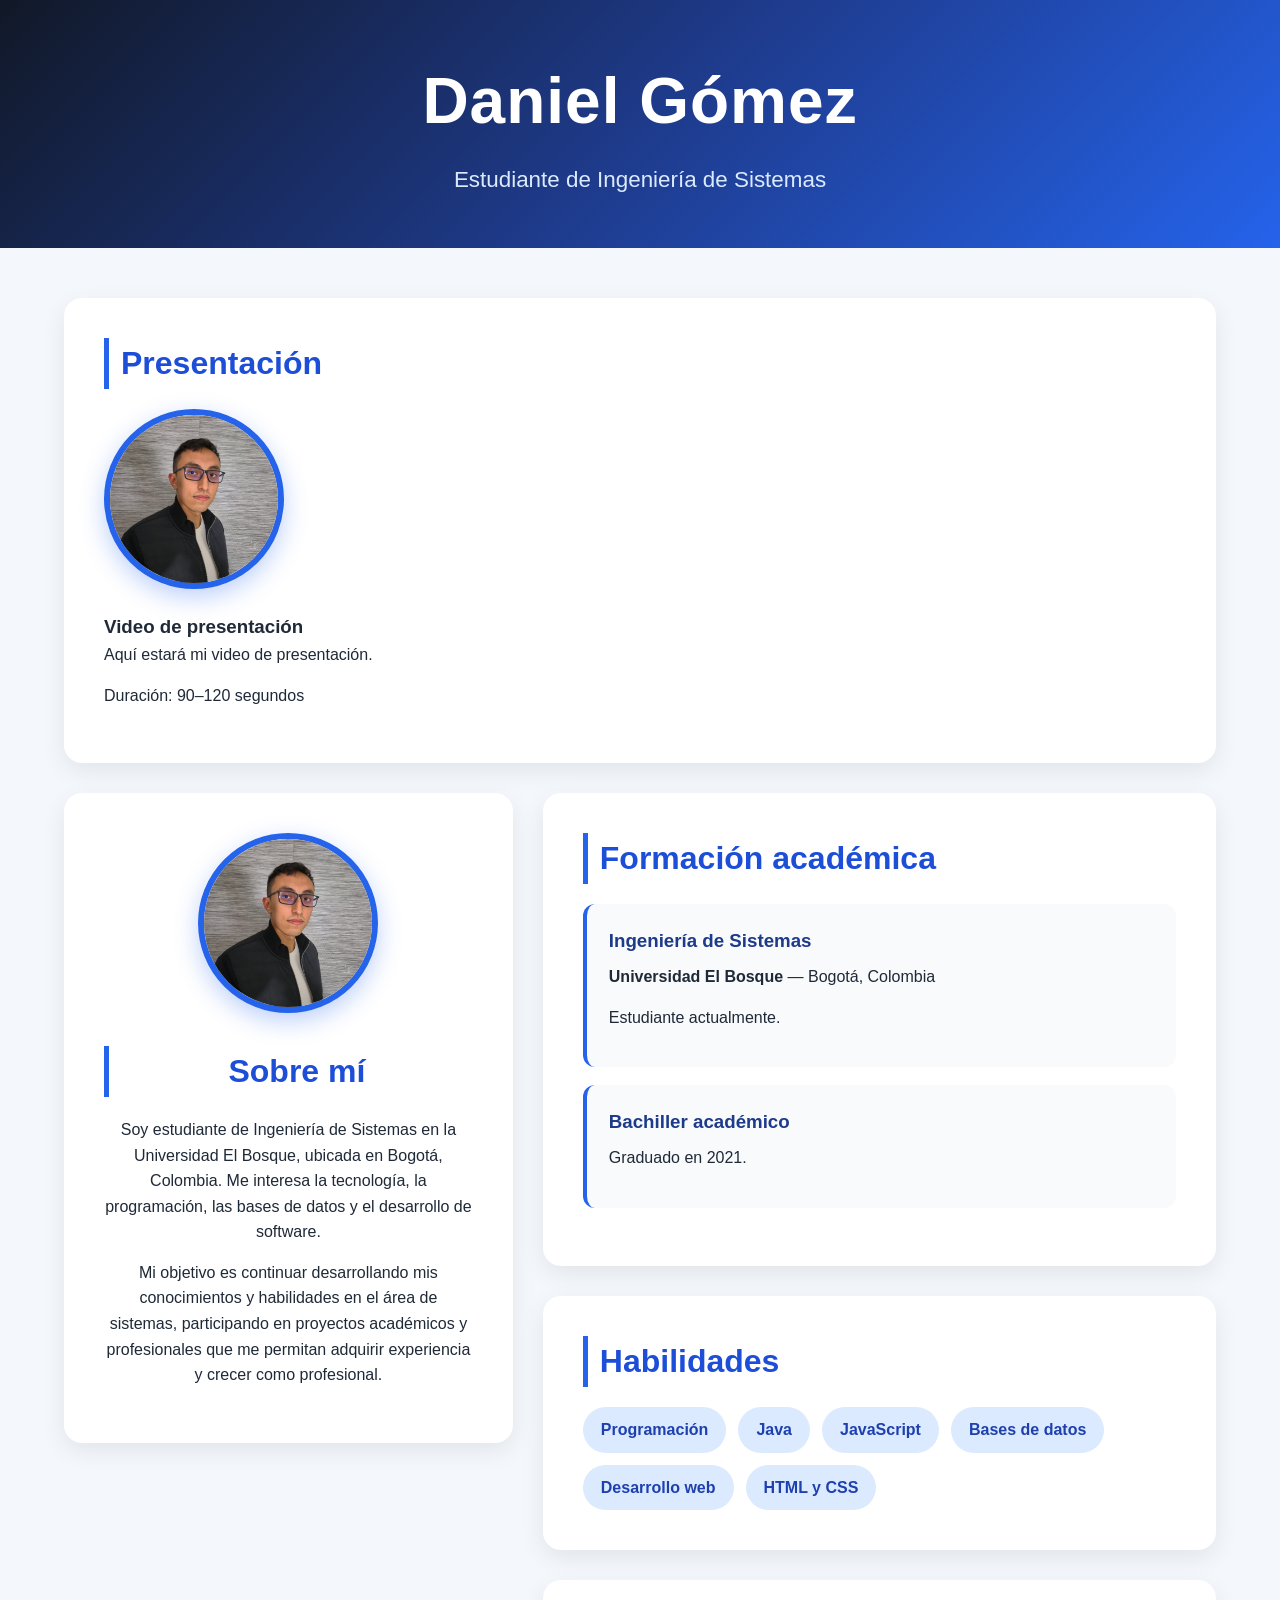
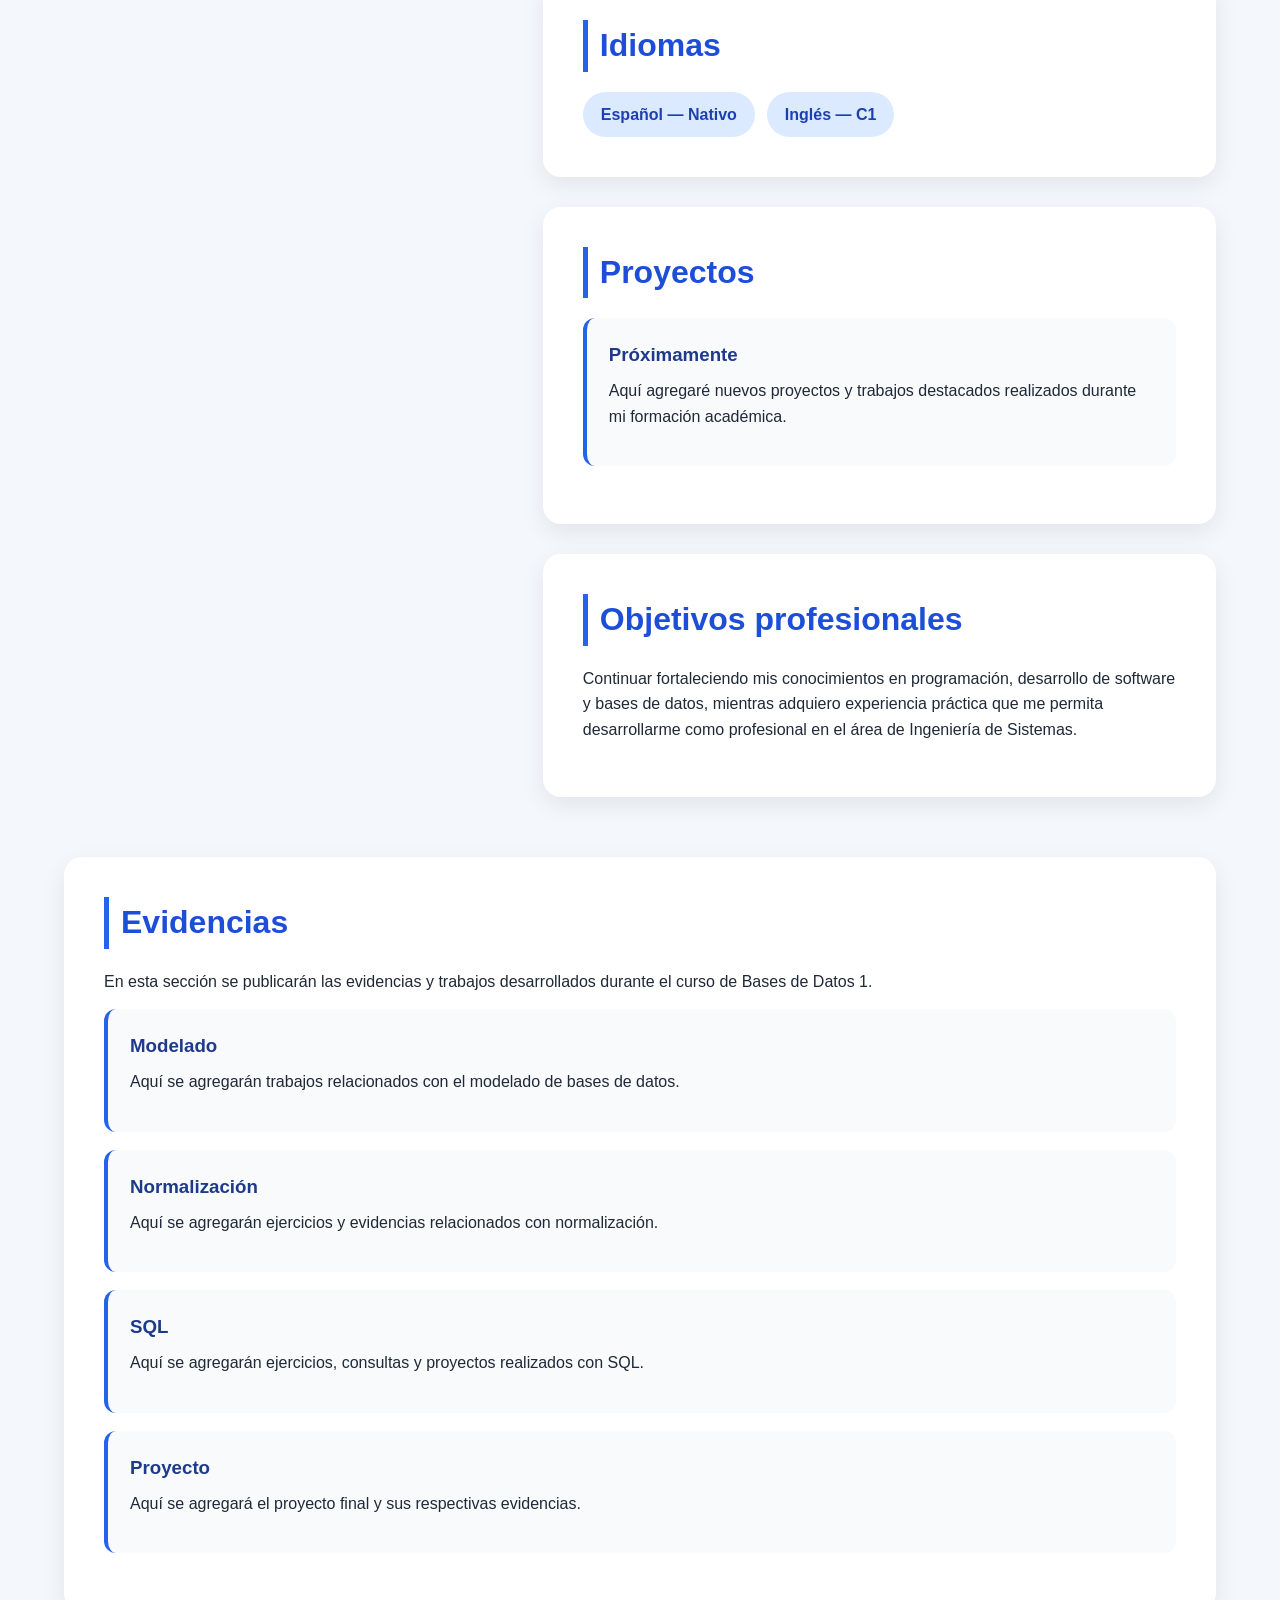
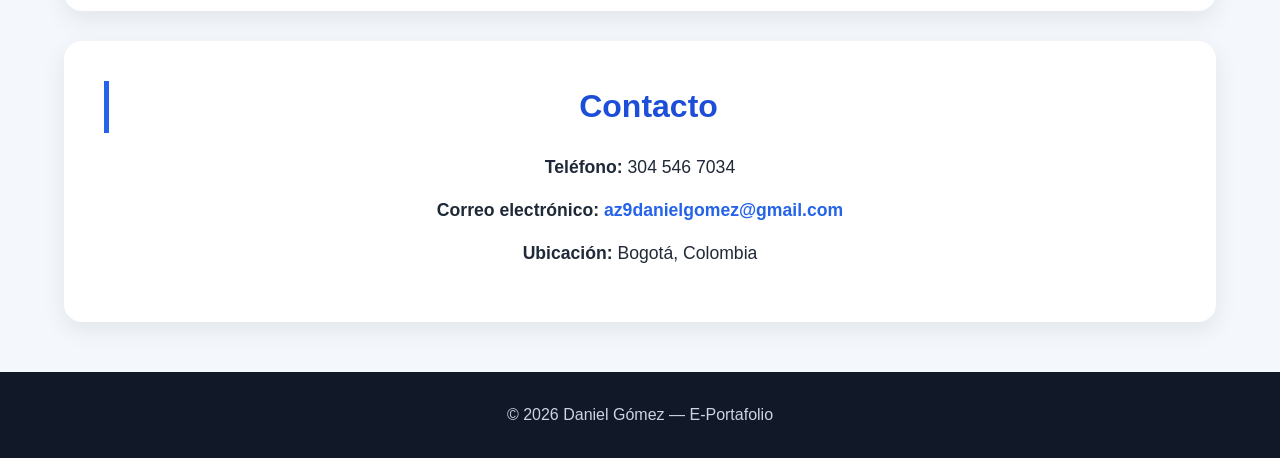
==== index.html @ 98f8750c "Update index.html" ====
<!DOCTYPE html>
<html lang="es">

<head>
    <meta charset="UTF-8">
    <meta name="viewport" content="width=device-width, initial-scale=1.0">

    <title>Daniel Gómez | E-Portafolio</title>

    <link rel="stylesheet" href="style.css">
</head>

<body>

    <header>
        <h1>Daniel Gómez</h1>
        <p>Estudiante de Ingeniería de Sistemas</p>
    </header>

    <main>

        <section id="presentacion" class="presentacion">

            <h2>Presentación</h2>

            <div class="presentacion-contenido">

                <div class="presentacion-foto">
                    <img src="foto-perfil.jpeg"
                         alt="Foto de perfil de Daniel Gómez"
                         class="foto-perfil">
                </div>

                <div class="presentacion-video">

                    <h3>Video de presentación</h3>

                    <div class="video-placeholder">
                        <p>
                            Aquí estará mi video de presentación.
                        </p>
                        <p>
                            Duración: 90–120 segundos
                        </p>
                    </div>

                </div>

            </div>

        </section>


        <section class="perfil-contenedor">

            <div class="perfil-izquierda">

                <img src="foto-perfil.jpeg"
                     alt="Foto de perfil de Daniel Gómez"
                     class="foto-perfil">

                <h2>Sobre mí</h2>

                <p>
                    Soy estudiante de Ingeniería de Sistemas en la Universidad El Bosque,
                    ubicada en Bogotá, Colombia. Me interesa la tecnología, la programación,
                    las bases de datos y el desarrollo de software.
                </p>

                <p>
                    Mi objetivo es continuar desarrollando mis conocimientos y habilidades
                    en el área de sistemas, participando en proyectos académicos y profesionales
                    que me permitan adquirir experiencia y crecer como profesional.
                </p>

            </div>


            <div class="perfil-derecha">

                <section id="educacion">

                    <h2>Formación académica</h2>

                    <article>
                        <h3>Ingeniería de Sistemas</h3>

                        <p>
                            <strong>Universidad El Bosque</strong> — Bogotá, Colombia
                        </p>

                        <p>
                            Estudiante actualmente.
                        </p>
                    </article>

                    <article>
                        <h3>Bachiller académico</h3>

                        <p>
                            Graduado en 2021.
                        </p>
                    </article>

                </section>


                <section id="habilidades">

                    <h2>Habilidades</h2>

                    <ul>
                        <li>Programación</li>
                        <li>Java</li>
                        <li>JavaScript</li>
                        <li>Bases de datos</li>
                        <li>Desarrollo web</li>
                        <li>HTML y CSS</li>
                    </ul>

                </section>


                <section id="idiomas">

                    <h2>Idiomas</h2>

                    <ul>
                        <li>Español — Nativo</li>
                        <li>Inglés — C1</li>
                    </ul>

                </section>


                <section id="proyectos">

                    <h2>Proyectos</h2>

                    <article>

                        <h3>Próximamente</h3>

                        <p>
                            Aquí agregaré nuevos proyectos y trabajos destacados
                            realizados durante mi formación académica.
                        </p>

                    </article>

                </section>


                <section id="objetivos">

                    <h2>Objetivos profesionales</h2>

                    <p>
                        Continuar fortaleciendo mis conocimientos en programación,
                        desarrollo de software y bases de datos, mientras adquiero
                        experiencia práctica que me permita desarrollarme como
                        profesional en el área de Ingeniería de Sistemas.
                    </p>

                </section>

            </div>

        </section>


        <section id="evidencias">

            <h2>Evidencias</h2>

            <p class="descripcion-evidencias">
                En esta sección se publicarán las evidencias y trabajos
                desarrollados durante el curso de Bases de Datos 1.
            </p>

            <div class="evidencias-grid">

                <article class="evidencia">
                    <h3>Modelado</h3>
                    <p>
                        Aquí se agregarán trabajos relacionados con el
                        modelado de bases de datos.
                    </p>
                </article>

                <article class="evidencia">
                    <h3>Normalización</h3>
                    <p>
                        Aquí se agregarán ejercicios y evidencias
                        relacionados con normalización.
                    </p>
                </article>

                <article class="evidencia">
                    <h3>SQL</h3>
                    <p>
                        Aquí se agregarán ejercicios, consultas y
                        proyectos realizados con SQL.
                    </p>
                </article>

                <article class="evidencia">
                    <h3>Proyecto</h3>
                    <p>
                        Aquí se agregará el proyecto final y sus
                        respectivas evidencias.
                    </p>
                </article>

            </div>

        </section>


        <section id="contacto">

            <h2>Contacto</h2>

            <p>
                <strong>Teléfono:</strong>
                304 546 7034
            </p>

            <p>
                <strong>Correo electrónico:</strong>
                <a href="mailto:az9danielgomez@gmail.com">
                    az9danielgomez@gmail.com
                </a>
            </p>

            <p>
                <strong>Ubicación:</strong>
                Bogotá, Colombia
            </p>

        </section>

    </main>


    <footer>
        <p>© 2026 Daniel Gómez — E-Portafolio</p>
    </footer>

</body>

</html>
---- style.css ----
* {
    margin: 0;
    padding: 0;
    box-sizing: border-box;
}

html {
    scroll-behavior: smooth;
}

body {
    font-family: "Segoe UI", Arial, sans-serif;
    background: #f4f7fb;
    color: #1f2937;
    line-height: 1.6;
}

header {
    min-height: 15vh;
    display: flex;
    flex-direction: column;
    justify-content: center;
    align-items: center;
    text-align: center;
    padding: 50px 20px;
    background: linear-gradient(135deg, #111827, #1e3a8a, #2563eb);
    color: white;
}

header h1 {
    font-size: 4rem;
    margin-bottom: 10px;
    letter-spacing: 1px;
}

header p {
    font-size: 1.4rem;
    color: #dbeafe;
}

main {
    width: 90%;
    max-width: 1200px;
    margin: 50px auto;
}

section {
    background: white;
    margin-bottom: 30px;
    padding: 40px;
    border-radius: 18px;
    box-shadow: 0 8px 25px rgba(0, 0, 0, 0.08);
    transition: transform 0.3s ease, box-shadow 0.3s ease;
}

section:hover {
    transform: translateY(-4px);
    box-shadow: 0 12px 30px rgba(0, 0, 0, 0.12);
}

section h2 {
    color: #1d4ed8;
    font-size: 2rem;
    margin-bottom: 20px;
    border-left: 5px solid #2563eb;
    padding-left: 12px;
}

section p {
    margin-bottom: 15px;
}

.perfil-contenedor {
    display: grid;
    grid-template-columns: 0.8fr 1.2fr;
    gap: 30px;
    background: transparent;
    box-shadow: none;
    padding: 0;
}

.perfil-contenedor:hover {
    transform: none;
    box-shadow: none;
}

.perfil-izquierda {
    background: white;
    padding: 40px;
    border-radius: 18px;
    box-shadow: 0 8px 25px rgba(0, 0, 0, 0.08);
    text-align: center;
    height: fit-content;
}

.perfil-izquierda h2 {
    margin-top: 10px;
}

.foto-perfil {
    width: 180px;
    height: 180px;
    object-fit: cover;
    border-radius: 50%;
    border: 6px solid #2563eb;
    margin-bottom: 15px;
    box-shadow: 0 8px 25px rgba(37, 99, 235, 0.3);
    transition: transform 0.3s ease;
}

.foto-perfil:hover {
    transform: scale(1.05);
}

.perfil-derecha {
    display: flex;
    flex-direction: column;
}

.perfil-derecha section {
    margin-bottom: 30px;
}

article {
    background: #f8fafc;
    padding: 22px;
    margin-bottom: 18px;
    border-radius: 12px;
    border-left: 4px solid #2563eb;
}

article h3 {
    color: #1e3a8a;
    margin-bottom: 8px;
}

#habilidades ul,
#idiomas ul {
    list-style: none;
    display: flex;
    flex-wrap: wrap;
    gap: 12px;
}

#habilidades li,
#idiomas li {
    background: #dbeafe;
    color: #1e40af;
    padding: 10px 18px;
    border-radius: 30px;
    font-weight: 600;
    transition: all 0.3s ease;
}

#habilidades li:hover,
#idiomas li:hover {
    background: #2563eb;
    color: white;
    transform: translateY(-3px);
}

#proyectos article {
    transition: transform 0.3s ease;
}

#proyectos article:hover {
    transform: translateX(6px);
}

#contacto {
    text-align: center;
}

#contacto p {
    font-size: 1.1rem;
}

#contacto a {
    color: #2563eb;
    font-weight: bold;
    text-decoration: none;
}

#contacto a:hover {
    text-decoration: underline;
}

footer {
    text-align: center;
    padding: 30px 20px;
    background: #111827;
    color: #cbd5e1;
    margin-top: 50px;
}

@keyframes aparecer {
    from {
        opacity: 0;
        transform: translateY(20px);
    }

    to {
        opacity: 1;
        transform: translateY(0);
    }
}

header h1,
header p {
    animation: aparecer 1s ease;
}

@media (max-width: 850px) {

    .perfil-contenedor {
        grid-template-columns: 1fr;
    }

    .perfil-izquierda {
        text-align: center;
    }
}

@media (max-width: 700px) {

    header {
        min-height: 40vh;
    }

    header h1 {
        font-size: 2.7rem;
    }

    header p {
        font-size: 1.1rem;
    }

    main {
        width: 94%;
    }

    section {
        padding: 25px;
    }

    section h2 {
        font-size: 1.6rem;
    }

    .foto-perfil {
        width: 140px;
        height: 140px;
    }

    #habilidades ul,
    #idiomas ul {
        justify-content: center;
    }
}
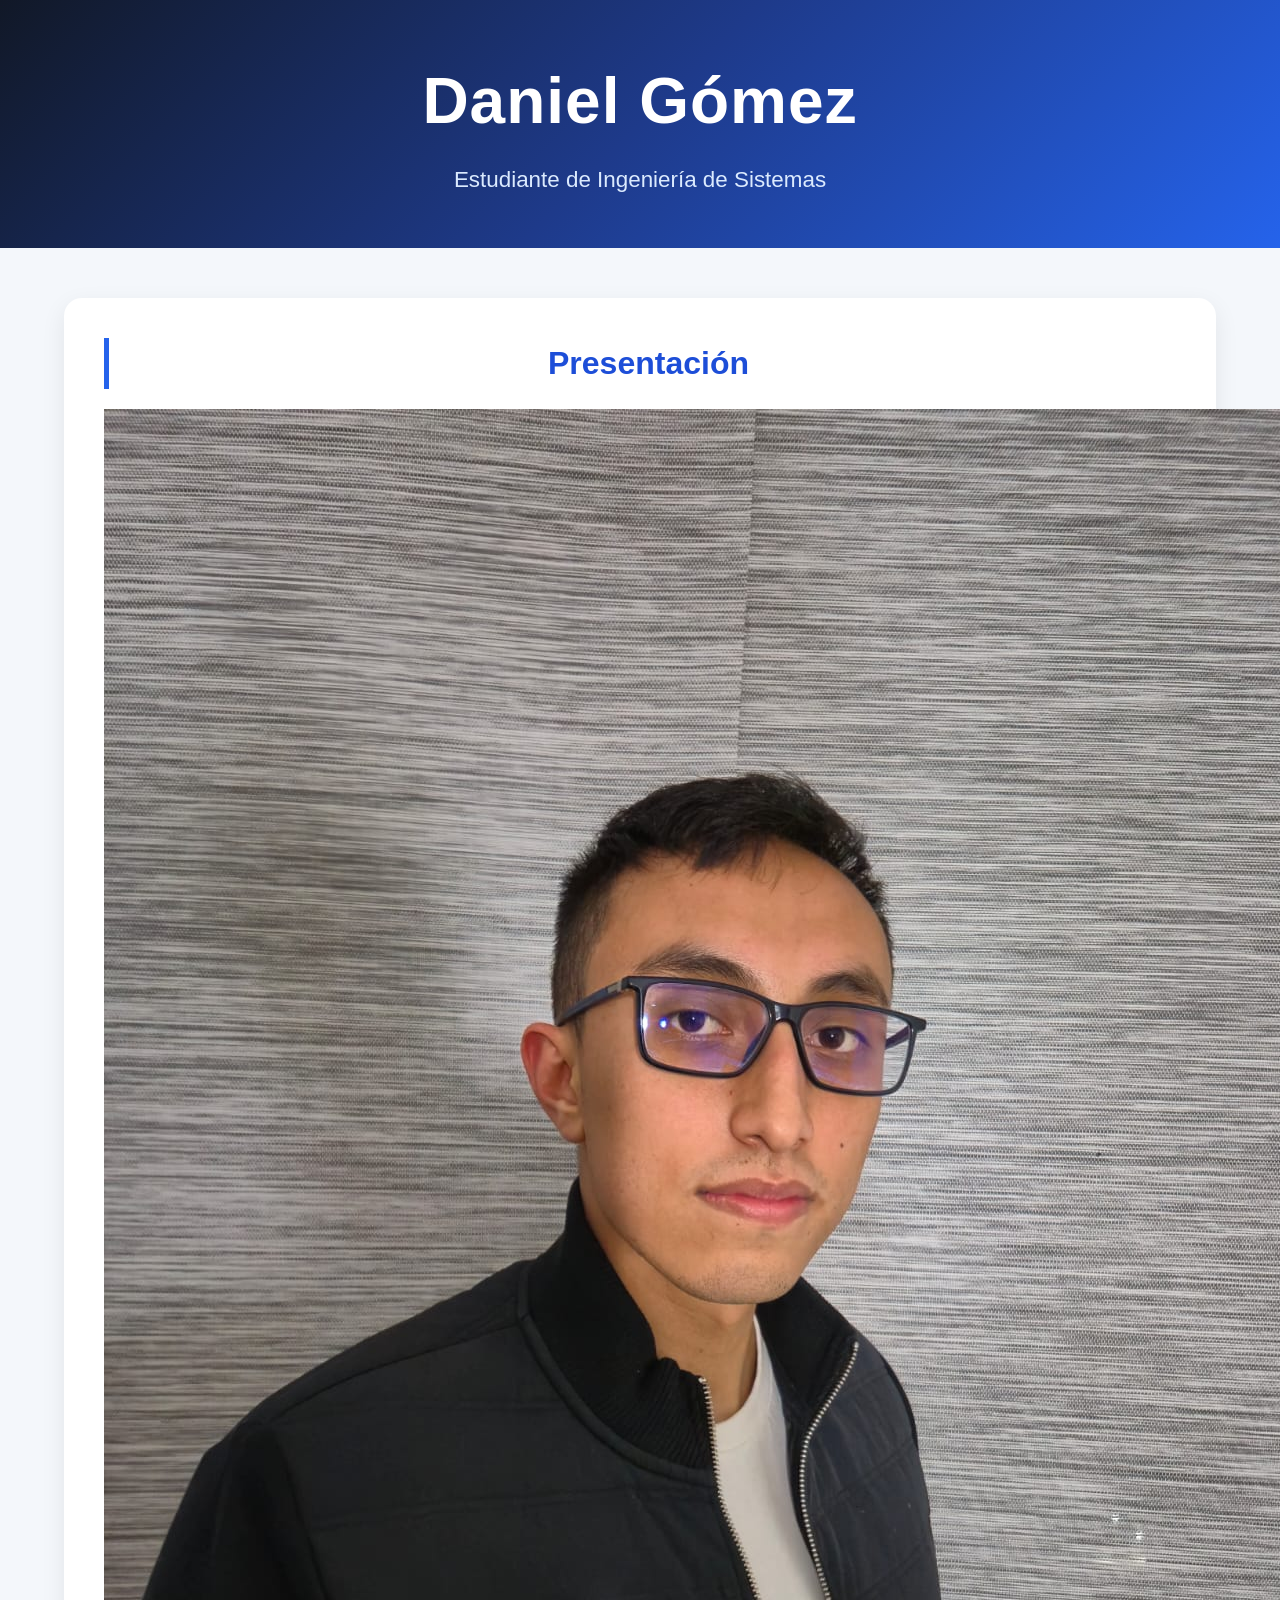
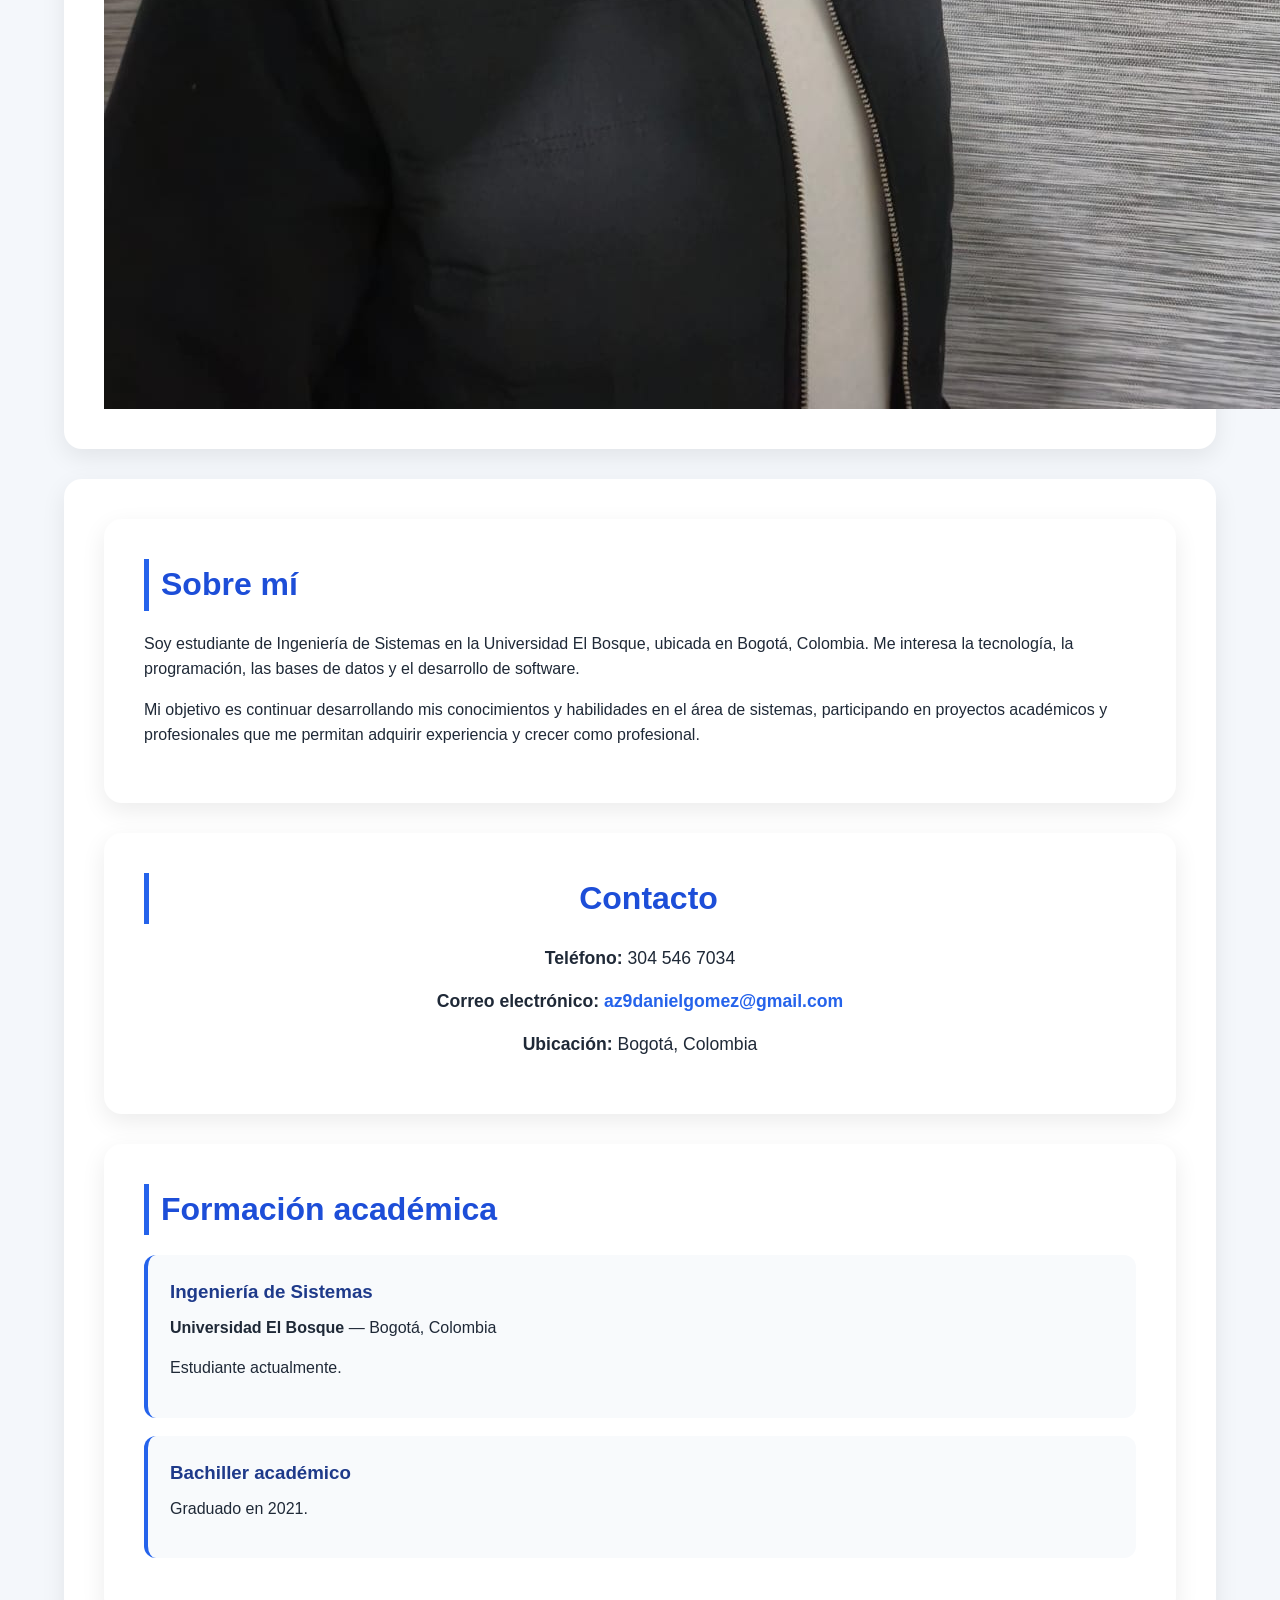
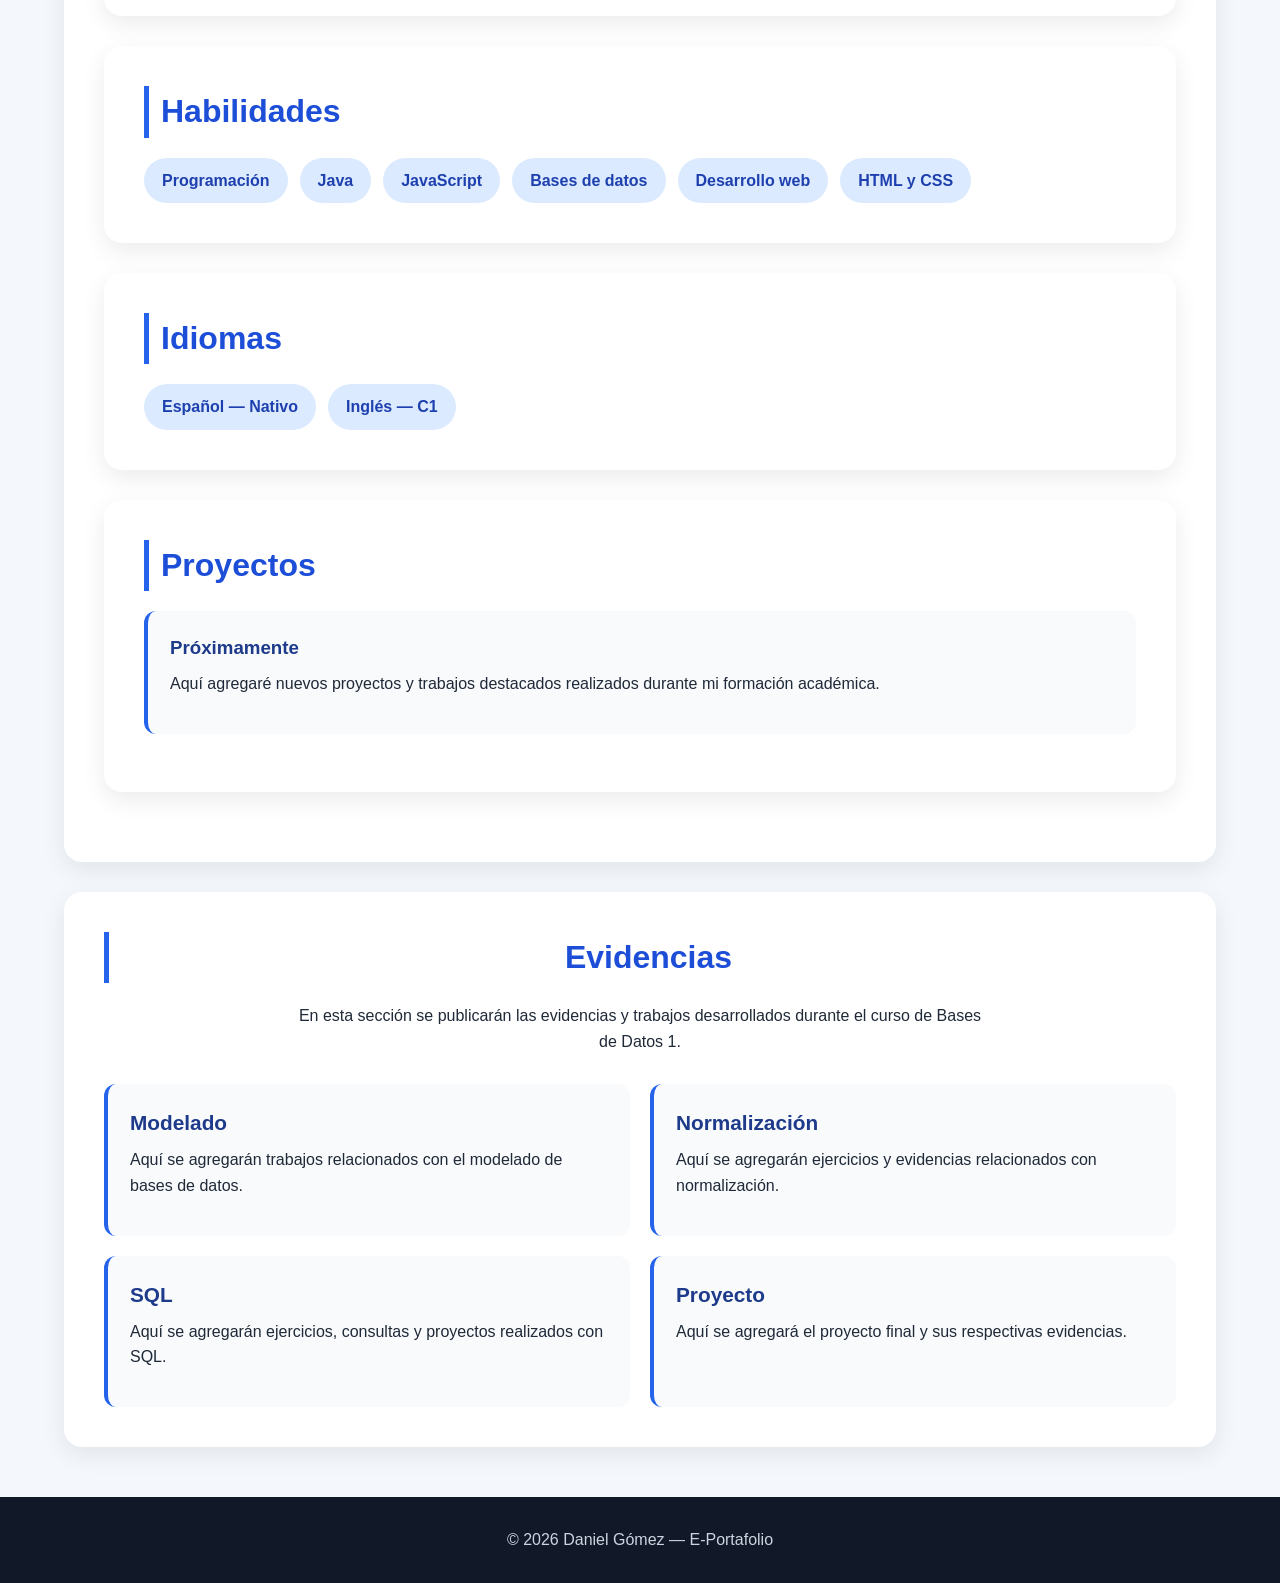
==== commit 66e46e2d: "Update index.html" ====
--- a/index.html
+++ b/index.html
@@ -28,7 +28,7 @@
                 <div class="presentacion-foto">
                     <img src="foto-perfil.jpeg"
                          alt="Foto de perfil de Daniel Gómez"
-                         class="foto-perfil">
+                         class="foto-presentacion">
                 </div>
 
                 <div class="presentacion-video">
@@ -36,12 +36,8 @@
                     <h3>Video de presentación</h3>
 
                     <div class="video-placeholder">
-                        <p>
-                            Aquí estará mi video de presentación.
-                        </p>
-                        <p>
-                            Duración: 90–120 segundos
-                        </p>
+                        <p>Mi video de presentación estará disponible próximamente.</p>
+                        <p>Duración: 90–120 segundos</p>
                     </div>
 
                 </div>
@@ -51,32 +47,56 @@
         </section>
 
 
-        <section class="perfil-contenedor">
-
-            <div class="perfil-izquierda">
-
-                <img src="foto-perfil.jpeg"
-                     alt="Foto de perfil de Daniel Gómez"
-                     class="foto-perfil">
-
-                <h2>Sobre mí</h2>
-
-                <p>
-                    Soy estudiante de Ingeniería de Sistemas en la Universidad El Bosque,
-                    ubicada en Bogotá, Colombia. Me interesa la tecnología, la programación,
-                    las bases de datos y el desarrollo de software.
-                </p>
-
-                <p>
-                    Mi objetivo es continuar desarrollando mis conocimientos y habilidades
-                    en el área de sistemas, participando en proyectos académicos y profesionales
-                    que me permitan adquirir experiencia y crecer como profesional.
-                </p>
-
-            </div>
-
-
-            <div class="perfil-derecha">
+        <section class="contenido-principal">
+
+            <div class="columna-izquierda">
+
+                <section id="perfil">
+
+                    <h2>Sobre mí</h2>
+
+                    <p>
+                        Soy estudiante de Ingeniería de Sistemas en la Universidad El Bosque,
+                        ubicada en Bogotá, Colombia. Me interesa la tecnología, la programación,
+                        las bases de datos y el desarrollo de software.
+                    </p>
+
+                    <p>
+                        Mi objetivo es continuar desarrollando mis conocimientos y habilidades
+                        en el área de sistemas, participando en proyectos académicos y profesionales
+                        que me permitan adquirir experiencia y crecer como profesional.
+                    </p>
+
+                </section>
+
+
+                <section id="contacto">
+
+                    <h2>Contacto</h2>
+
+                    <p>
+                        <strong>Teléfono:</strong>
+                        304 546 7034
+                    </p>
+
+                    <p>
+                        <strong>Correo electrónico:</strong>
+                        <a href="mailto:az9danielgomez@gmail.com">
+                            az9danielgomez@gmail.com
+                        </a>
+                    </p>
+
+                    <p>
+                        <strong>Ubicación:</strong>
+                        Bogotá, Colombia
+                    </p>
+
+                </section>
+
+            </div>
+
+
+            <div class="columna-derecha">
 
                 <section id="educacion">
 
@@ -138,29 +158,13 @@
                     <h2>Proyectos</h2>
 
                     <article>
-
                         <h3>Próximamente</h3>
 
                         <p>
                             Aquí agregaré nuevos proyectos y trabajos destacados
                             realizados durante mi formación académica.
                         </p>
-
                     </article>
-
-                </section>
-
-
-                <section id="objetivos">
-
-                    <h2>Objetivos profesionales</h2>
-
-                    <p>
-                        Continuar fortaleciendo mis conocimientos en programación,
-                        desarrollo de software y bases de datos, mientras adquiero
-                        experiencia práctica que me permita desarrollarme como
-                        profesional en el área de Ingeniería de Sistemas.
-                    </p>
 
                 </section>
 
@@ -216,30 +220,6 @@
 
         </section>
 
-
-        <section id="contacto">
-
-            <h2>Contacto</h2>
-
-            <p>
-                <strong>Teléfono:</strong>
-                304 546 7034
-            </p>
-
-            <p>
-                <strong>Correo electrónico:</strong>
-                <a href="mailto:az9danielgomez@gmail.com">
-                    az9danielgomez@gmail.com
-                </a>
-            </p>
-
-            <p>
-                <strong>Ubicación:</strong>
-                Bogotá, Colombia
-            </p>
-
-        </section>
-
     </main>
 
 
--- a/style.css
+++ b/style.css
@@ -16,7 +16,7 @@
 }
 
 header {
-    min-height: 15vh;
+    min-height: 20vh;
     display: flex;
     flex-direction: column;
     justify-content: center;
@@ -68,6 +68,49 @@
 
 section p {
     margin-bottom: 15px;
+}
+
+.presentacion {
+    text-align: center;
+}
+
+.presentacion-contenido {
+    display: grid;
+    grid-template-columns: 0.7fr 1.3fr;
+    gap: 40px;
+    align-items: center;
+}
+
+.presentacion-foto {
+    display: flex;
+    justify-content: center;
+}
+
+.presentacion-video {
+    text-align: left;
+}
+
+.presentacion-video h3 {
+    color: #1e3a8a;
+    margin-bottom: 15px;
+}
+
+.video-placeholder {
+    min-height: 220px;
+    display: flex;
+    flex-direction: column;
+    justify-content: center;
+    align-items: center;
+    text-align: center;
+    padding: 30px;
+    background: #f8fafc;
+    border: 2px dashed #93c5fd;
+    border-radius: 15px;
+    color: #64748b;
+}
+
+.video-placeholder p {
+    margin-bottom: 5px;
 }
 
 .perfil-contenedor {
@@ -167,6 +210,35 @@
     transform: translateX(6px);
 }
 
+#evidencias {
+    text-align: center;
+}
+
+.descripcion-evidencias {
+    max-width: 700px;
+    margin: 0 auto 30px;
+}
+
+.evidencias-grid {
+    display: grid;
+    grid-template-columns: repeat(2, 1fr);
+    gap: 20px;
+    text-align: left;
+}
+
+.evidencia {
+    margin: 0;
+    transition: transform 0.3s ease;
+}
+
+.evidencia:hover {
+    transform: translateY(-5px);
+}
+
+.evidencia h3 {
+    font-size: 1.3rem;
+}
+
 #contacto {
     text-align: center;
 }
@@ -216,6 +288,18 @@
         grid-template-columns: 1fr;
     }
 
+    .presentacion-contenido {
+        grid-template-columns: 1fr;
+    }
+
+    .presentacion-video {
+        text-align: center;
+    }
+
+    .evidencias-grid {
+        grid-template-columns: 1fr;
+    }
+
     .perfil-izquierda {
         text-align: center;
     }
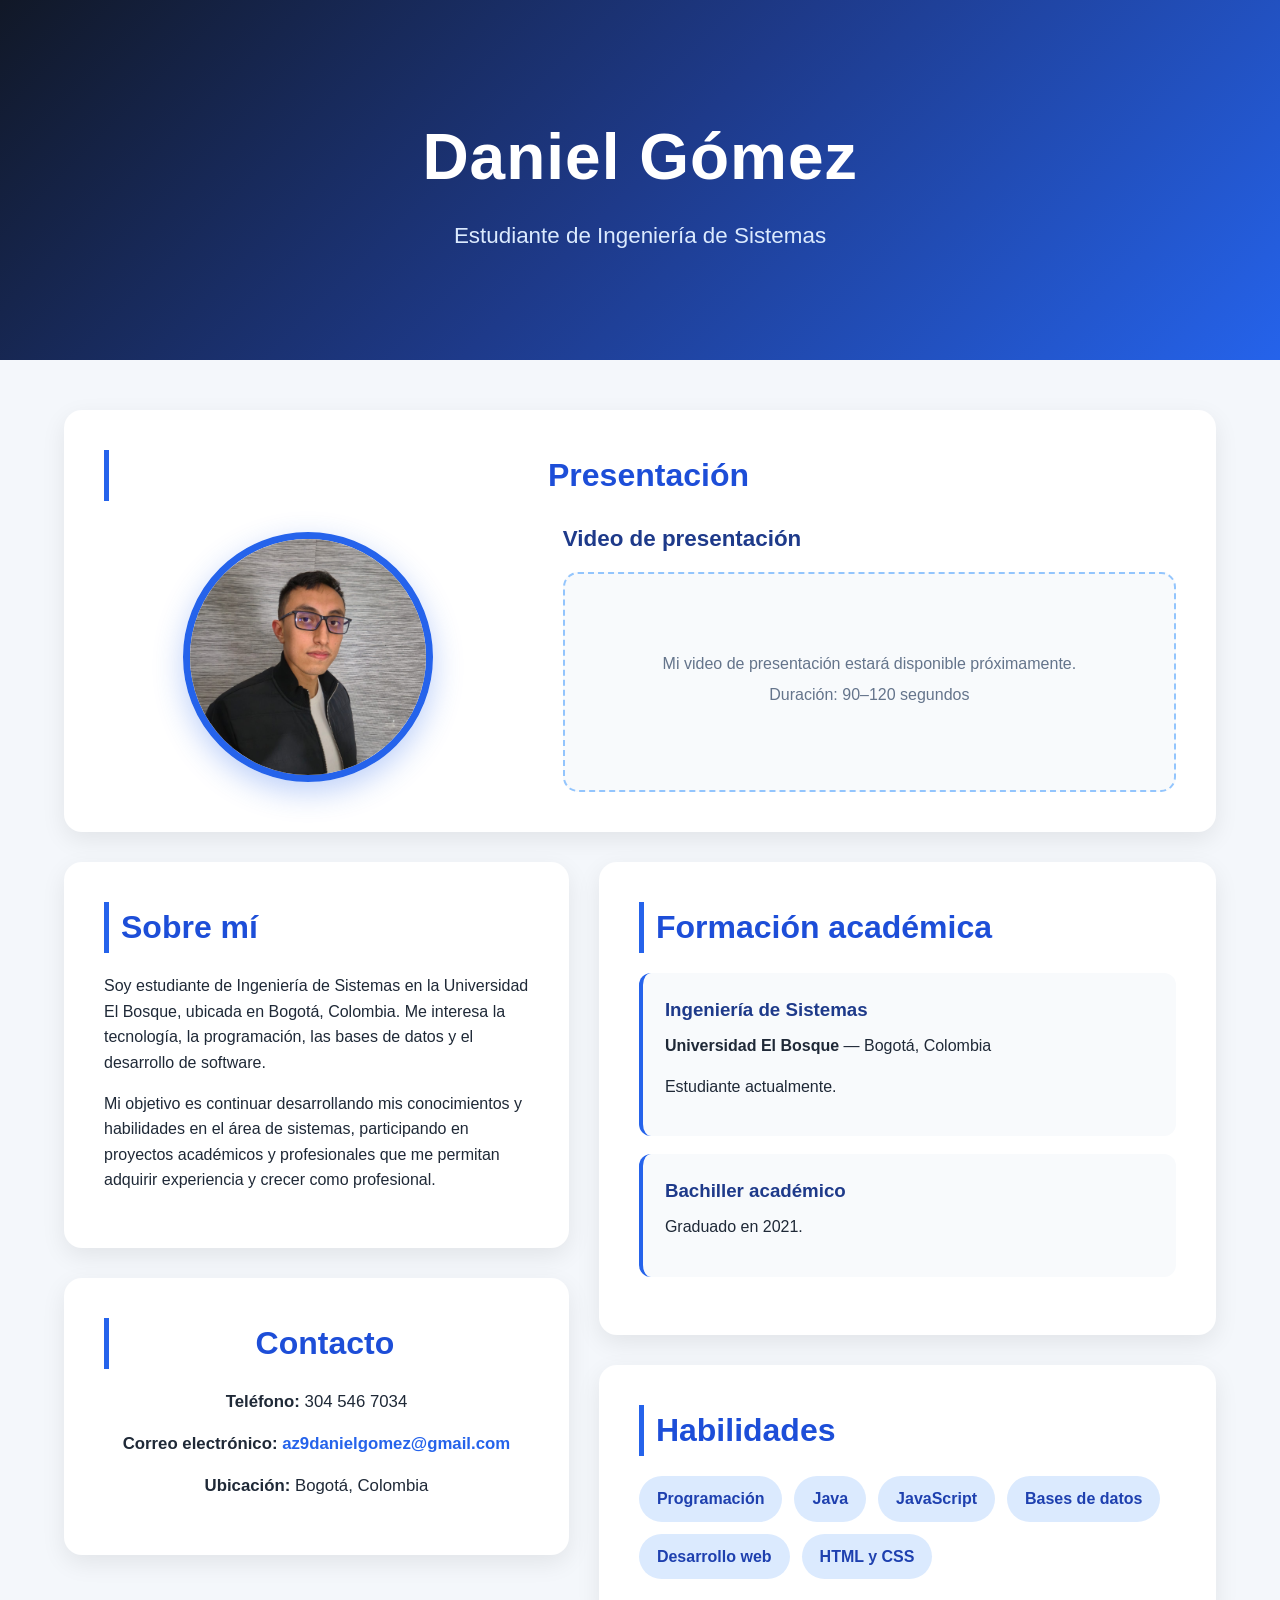
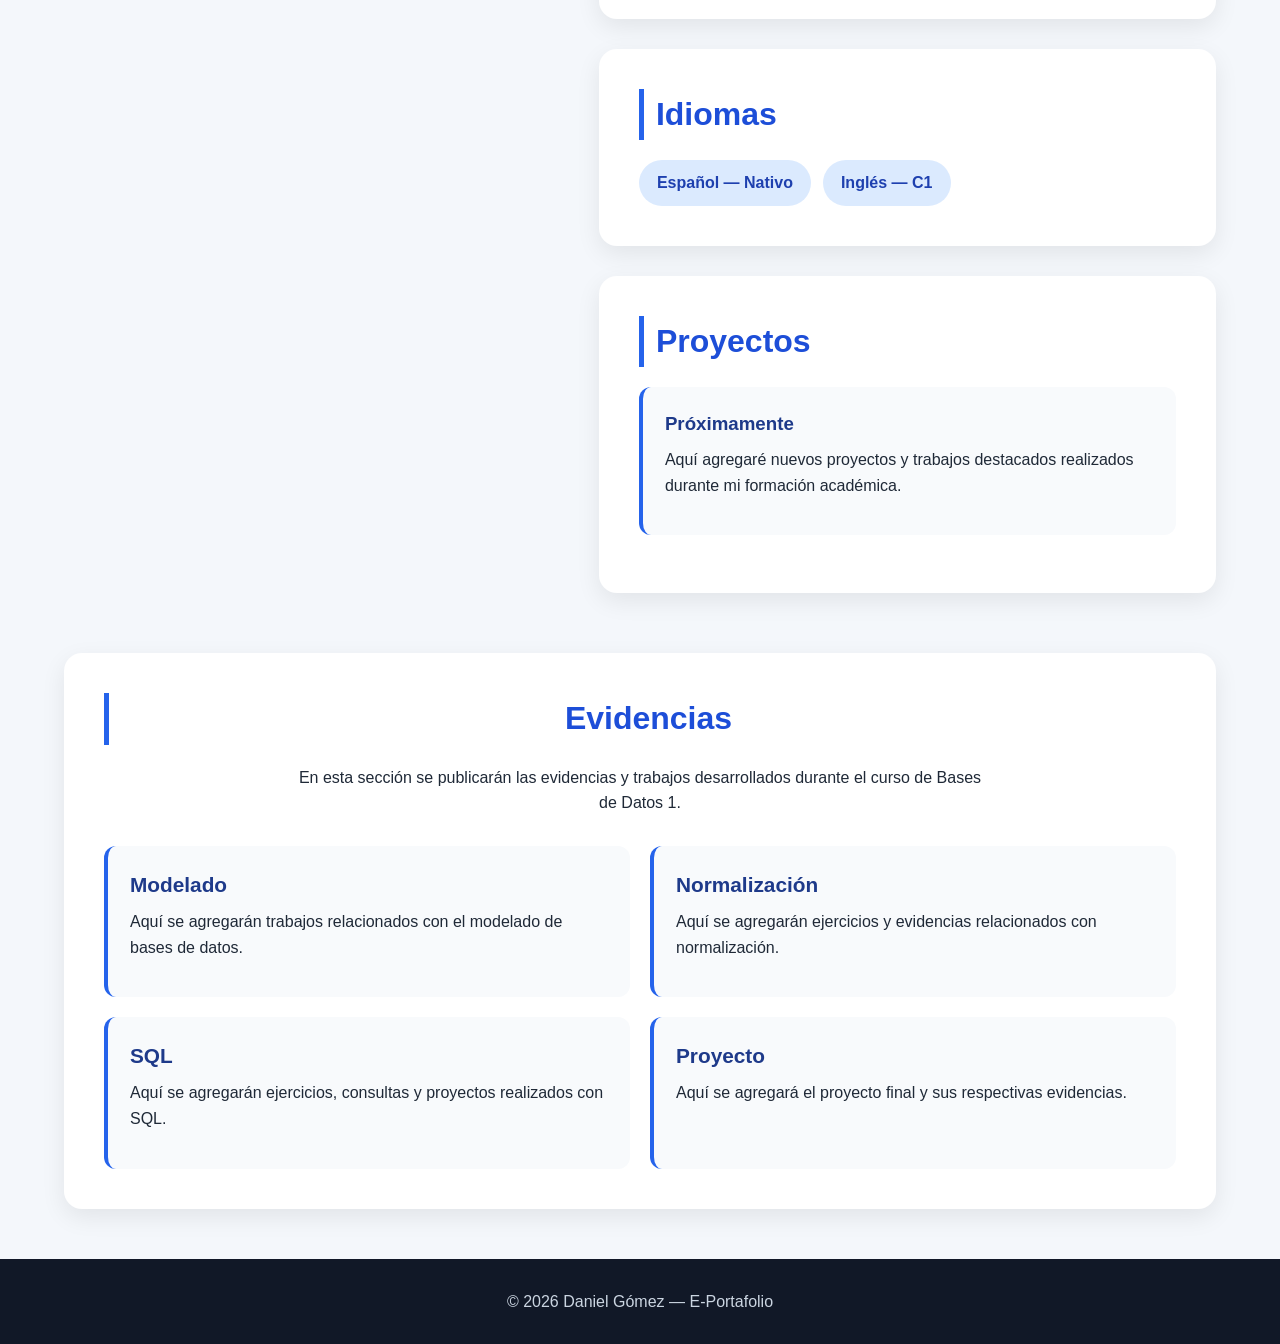
==== commit 5df19c62: "Update index.html" ====
--- a/index.html
+++ b/index.html
@@ -19,34 +19,42 @@
 
     <main>
 
-        <section id="presentacion" class="presentacion">
-
-            <h2>Presentación</h2>
-
-            <div class="presentacion-contenido">
-
-                <div class="presentacion-foto">
-                    <img src="foto-perfil.jpeg"
-                         alt="Foto de perfil de Daniel Gómez"
-                         class="foto-presentacion">
-                </div>
-
-                <div class="presentacion-video">
-
-                    <h3>Video de presentación</h3>
-
-                    <div class="video-placeholder">
-                        <p>Mi video de presentación estará disponible próximamente.</p>
-                        <p>Duración: 90–120 segundos</p>
-                    </div>
-
-                </div>
-
-            </div>
-
-        </section>
-
-
+<section id="presentacion" class="presentacion">
+
+    <h2>Presentación</h2>
+
+    <div class="presentacion-contenido">
+
+        <div class="presentacion-foto">
+
+            <img src="foto-perfil.jpeg"
+                 alt="Foto de perfil de Daniel Gómez"
+                 class="foto-presentacion">
+
+        </div>
+
+        <div class="presentacion-video">
+
+            <h3>Video de presentación</h3>
+
+            <div class="video-placeholder">
+
+                <p>
+                    Mi video de presentación estará disponible próximamente.
+                </p>
+
+                <p>
+                    Duración: 90–120 segundos
+                </p>
+
+            </div>
+
+        </div>
+
+    </div>
+
+</section>
+        
         <section class="contenido-principal">
 
             <div class="columna-izquierda">
--- a/style.css
+++ b/style.css
@@ -16,7 +16,7 @@
 }
 
 header {
-    min-height: 20vh;
+    min-height: 40vh;
     display: flex;
     flex-direction: column;
     justify-content: center;
@@ -76,14 +76,28 @@
 
 .presentacion-contenido {
     display: grid;
-    grid-template-columns: 0.7fr 1.3fr;
-    gap: 40px;
+    grid-template-columns: 0.8fr 1.2fr;
+    gap: 50px;
     align-items: center;
 }
 
 .presentacion-foto {
     display: flex;
     justify-content: center;
+}
+
+.foto-presentacion {
+    width: 250px;
+    height: 250px;
+    object-fit: cover;
+    border-radius: 50%;
+    border: 7px solid #2563eb;
+    box-shadow: 0 10px 30px rgba(37, 99, 235, 0.3);
+    transition: transform 0.3s ease;
+}
+
+.foto-presentacion:hover {
+    transform: scale(1.05);
 }
 
 .presentacion-video {
@@ -93,6 +107,7 @@
 .presentacion-video h3 {
     color: #1e3a8a;
     margin-bottom: 15px;
+    font-size: 1.4rem;
 }
 
 .video-placeholder {
@@ -113,55 +128,51 @@
     margin-bottom: 5px;
 }
 
-.perfil-contenedor {
+.contenido-principal {
     display: grid;
-    grid-template-columns: 0.8fr 1.2fr;
+    grid-template-columns: 0.9fr 1.1fr;
     gap: 30px;
     background: transparent;
     box-shadow: none;
     padding: 0;
 }
 
-.perfil-contenedor:hover {
+.contenido-principal:hover {
     transform: none;
     box-shadow: none;
 }
 
-.perfil-izquierda {
-    background: white;
-    padding: 40px;
-    border-radius: 18px;
-    box-shadow: 0 8px 25px rgba(0, 0, 0, 0.08);
-    text-align: center;
-    height: fit-content;
-}
-
-.perfil-izquierda h2 {
-    margin-top: 10px;
-}
-
-.foto-perfil {
-    width: 180px;
-    height: 180px;
-    object-fit: cover;
-    border-radius: 50%;
-    border: 6px solid #2563eb;
-    margin-bottom: 15px;
-    box-shadow: 0 8px 25px rgba(37, 99, 235, 0.3);
-    transition: transform 0.3s ease;
-}
-
-.foto-perfil:hover {
-    transform: scale(1.05);
-}
-
-.perfil-derecha {
+.columna-izquierda,
+.columna-derecha {
     display: flex;
     flex-direction: column;
 }
 
-.perfil-derecha section {
+.columna-izquierda section,
+.columna-derecha section {
     margin-bottom: 30px;
+}
+
+#perfil {
+    text-align: left;
+}
+
+#contacto {
+    text-align: center;
+}
+
+#contacto p {
+    font-size: 1.05rem;
+}
+
+#contacto a {
+    color: #2563eb;
+    font-weight: bold;
+    text-decoration: none;
+}
+
+#contacto a:hover {
+    text-decoration: underline;
 }
 
 article {
@@ -239,24 +250,6 @@
     font-size: 1.3rem;
 }
 
-#contacto {
-    text-align: center;
-}
-
-#contacto p {
-    font-size: 1.1rem;
-}
-
-#contacto a {
-    color: #2563eb;
-    font-weight: bold;
-    text-decoration: none;
-}
-
-#contacto a:hover {
-    text-decoration: underline;
-}
-
 footer {
     text-align: center;
     padding: 30px 20px;
@@ -284,10 +277,6 @@
 
 @media (max-width: 850px) {
 
-    .perfil-contenedor {
-        grid-template-columns: 1fr;
-    }
-
     .presentacion-contenido {
         grid-template-columns: 1fr;
     }
@@ -296,19 +285,19 @@
         text-align: center;
     }
 
+    .contenido-principal {
+        grid-template-columns: 1fr;
+    }
+
     .evidencias-grid {
         grid-template-columns: 1fr;
     }
-
-    .perfil-izquierda {
-        text-align: center;
-    }
 }
 
 @media (max-width: 700px) {
 
     header {
-        min-height: 40vh;
+        min-height: 35vh;
     }
 
     header h1 {
@@ -331,9 +320,9 @@
         font-size: 1.6rem;
     }
 
-    .foto-perfil {
-        width: 140px;
-        height: 140px;
+    .foto-presentacion {
+        width: 190px;
+        height: 190px;
     }
 
     #habilidades ul,
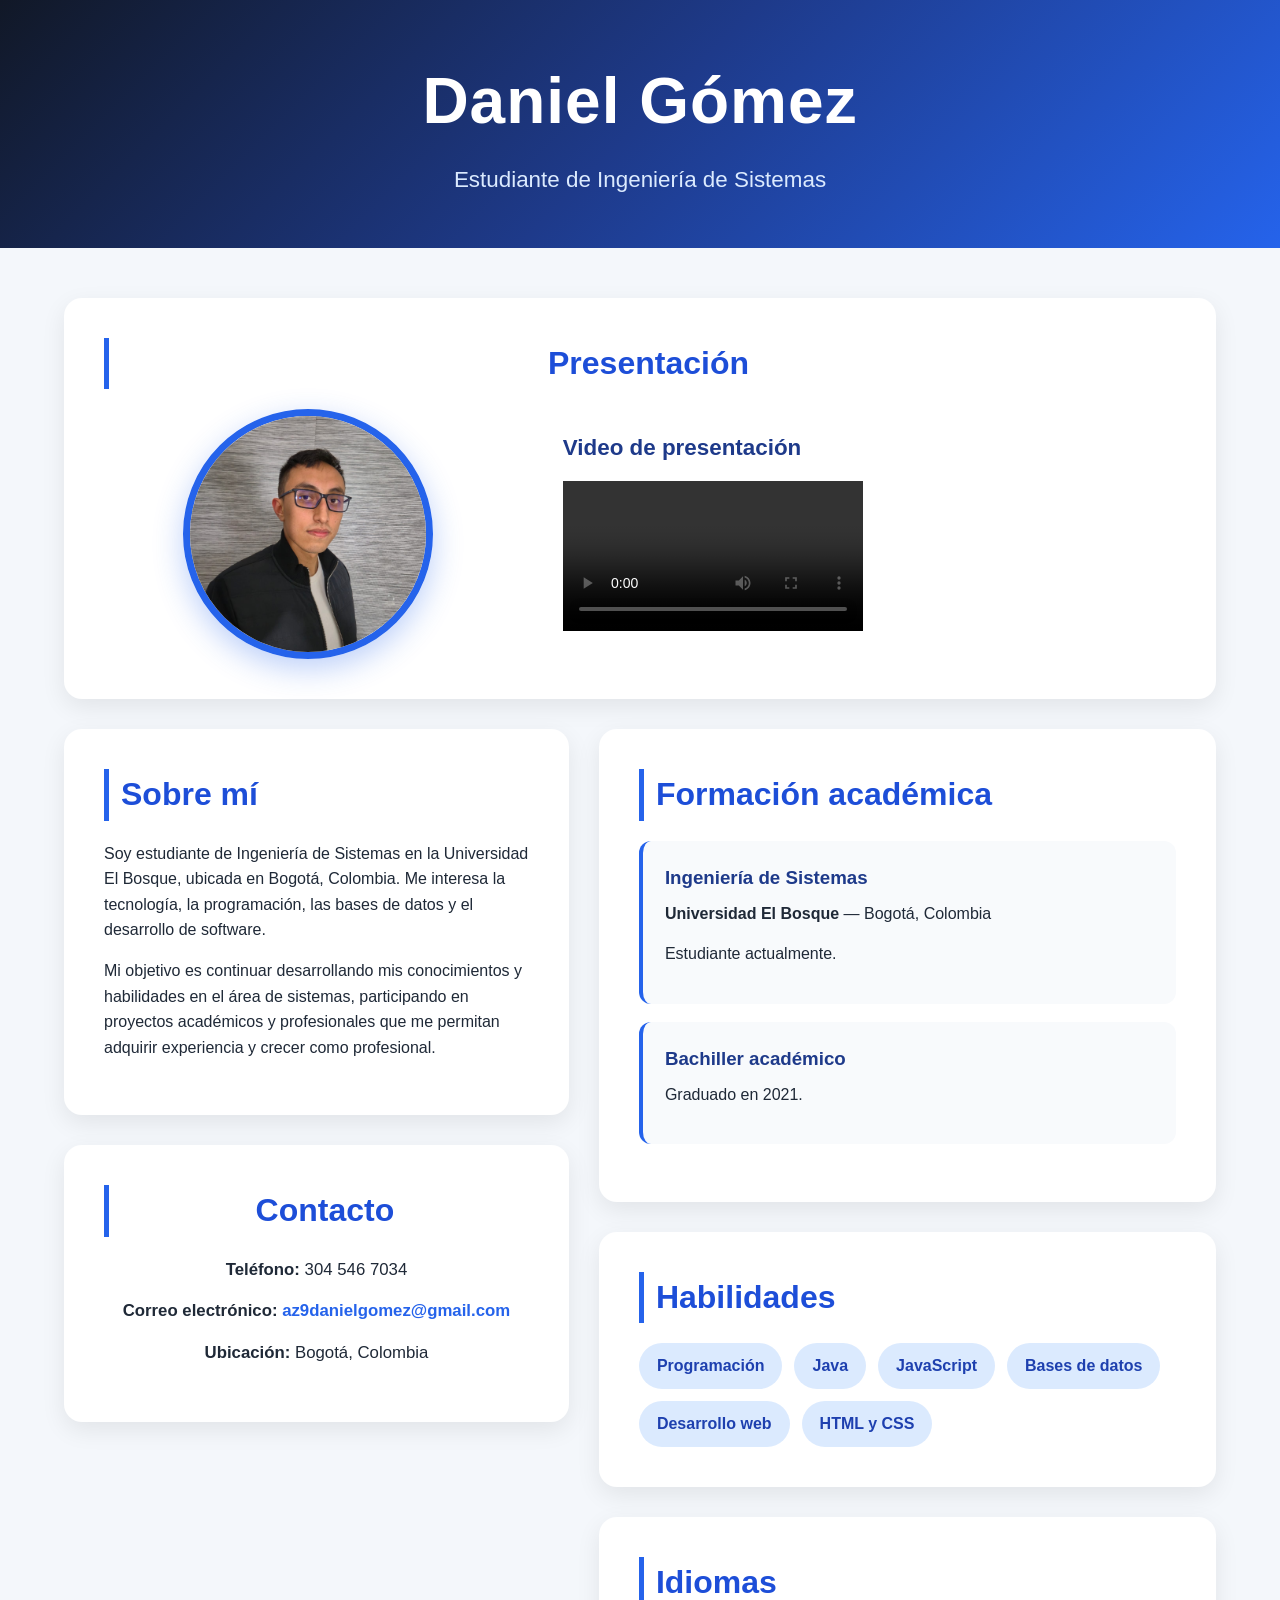
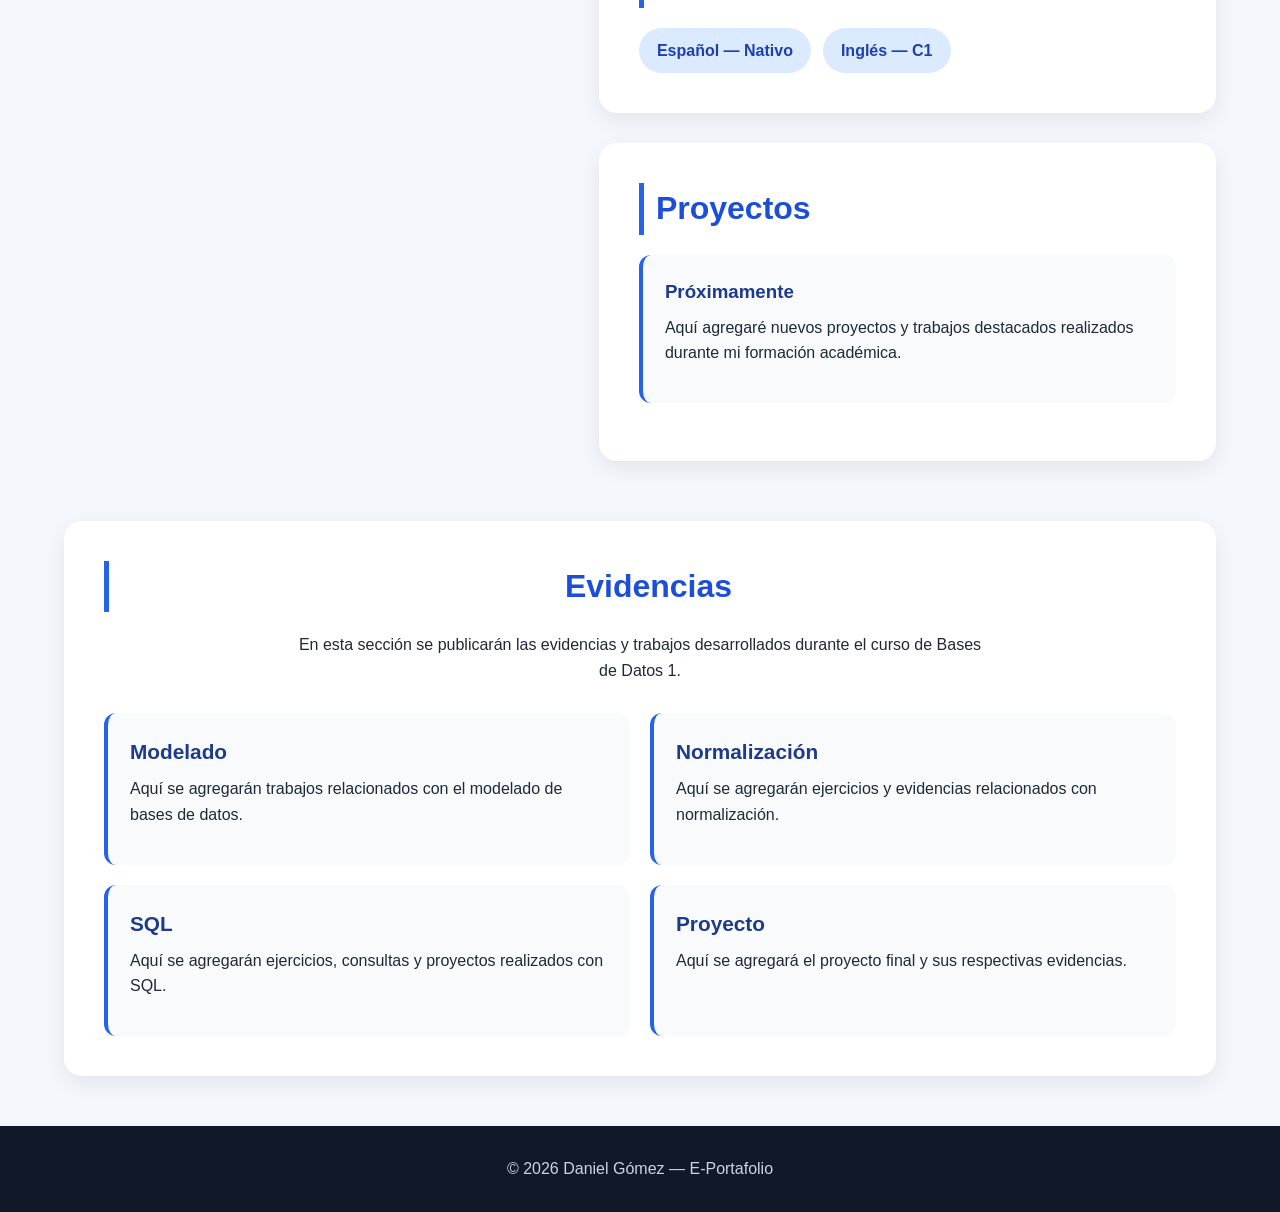
==== commit 929fef3e: "Update index.html" ====
--- a/index.html
+++ b/index.html
@@ -33,21 +33,16 @@
 
         </div>
 
-        <div class="presentacion-video">
-
-            <h3>Video de presentación</h3>
-
-            <div class="video-placeholder">
-
-                <p>
-                    Mi video de presentación estará disponible próximamente.
-                </p>
-
-                <p>
-                    Duración: 90–120 segundos
-                </p>
-
-            </div>
+<div class="presentacion-video">
+
+    <h3>Video de presentación</h3>
+
+    <video class="video-presentacion" controls>
+        <source src="DBVID.mp4" type="video/mp4">
+        Tu navegador no puede reproducir este video.
+    </video>
+
+</div>
 
         </div>
 
--- a/style.css
+++ b/style.css
@@ -16,7 +16,7 @@
 }
 
 header {
-    min-height: 40vh;
+    min-height: 20vh;
     display: flex;
     flex-direction: column;
     justify-content: center;
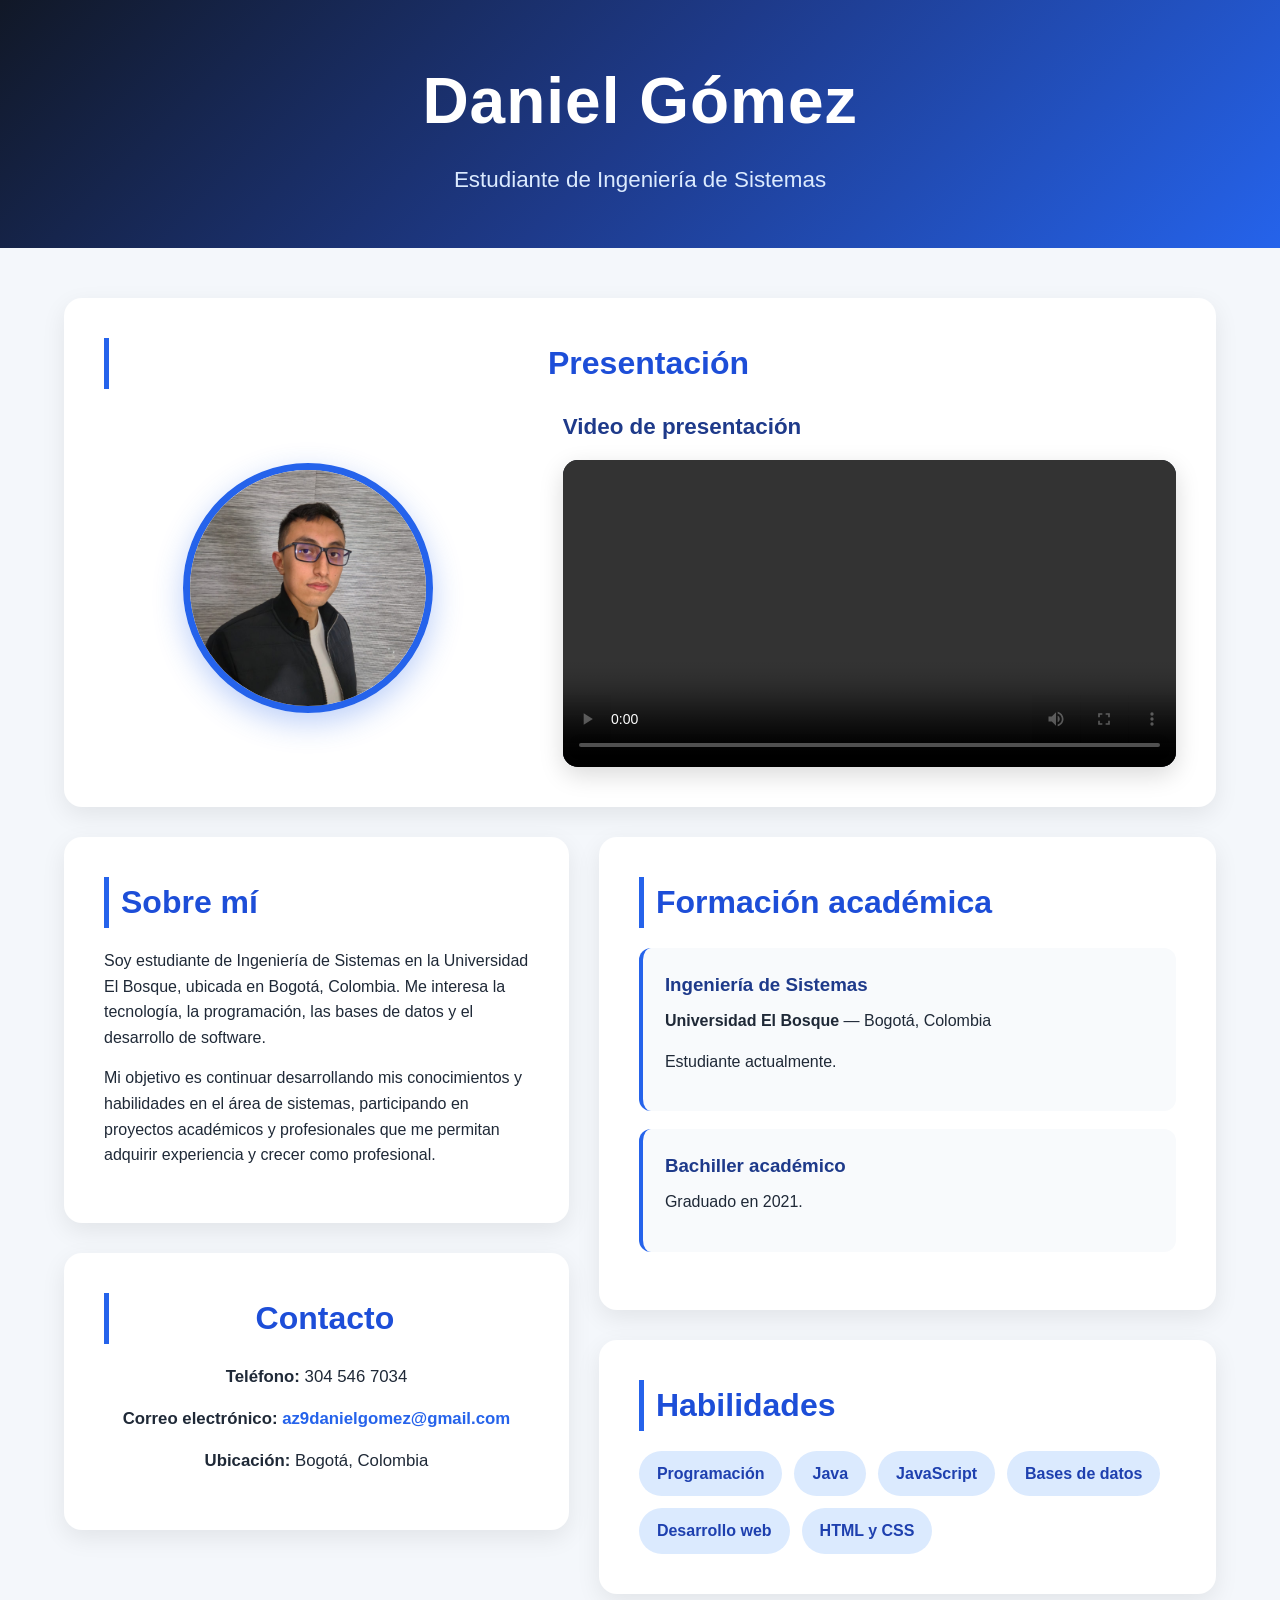
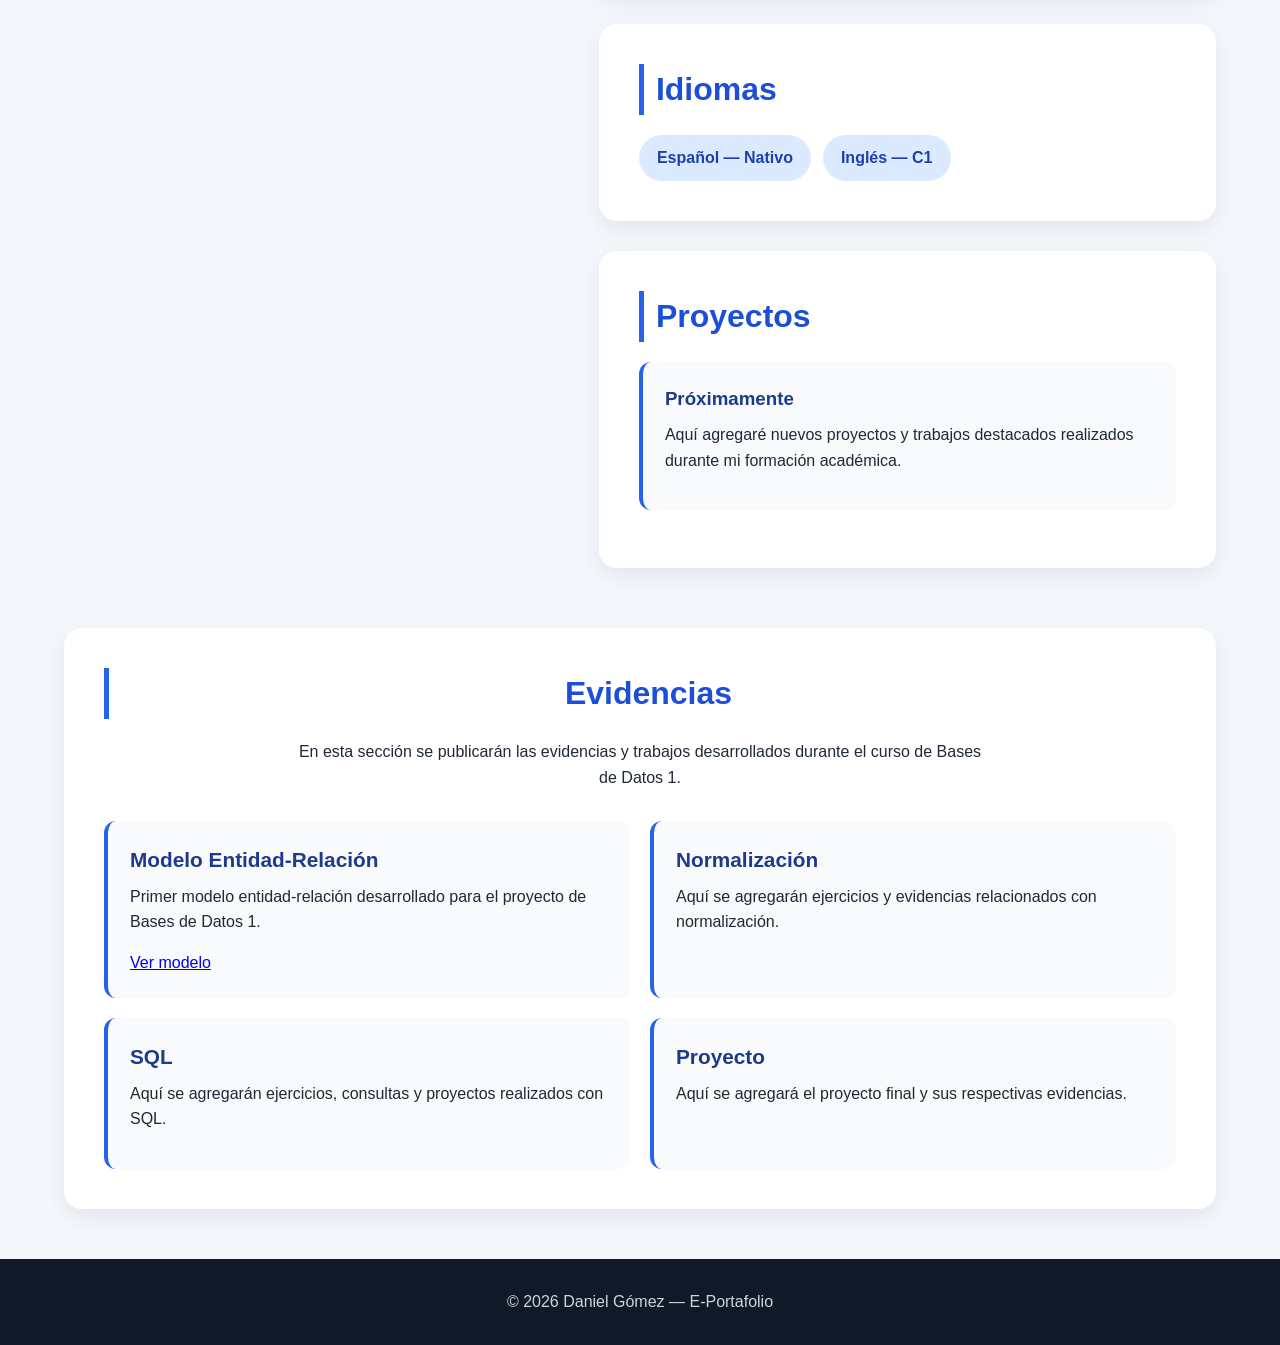
==== commit 3eee89e8: "Update index.html" ====
--- a/index.html
+++ b/index.html
@@ -187,12 +187,19 @@
 
             <div class="evidencias-grid">
 
-                <article class="evidencia">
-                    <h3>Modelado</h3>
-                    <p>
-                        Aquí se agregarán trabajos relacionados con el
-                        modelado de bases de datos.
-                    </p>
+               <article class="evidencia">
+                    <h3>Modelo Entidad-Relación</h3>
+
+                        <p>
+                            Primer modelo entidad-relación desarrollado para el proyecto
+                    de Bases de Datos 1.
+                </p>
+
+                <a href="https://drive.google.com/file/d/1Jq8g0YcMh3SwBMEjL5vtbea3WKlNoUPp/view?usp=sharing"
+               target="_blank"
+               rel="noopener noreferrer">
+                Ver modelo
+                </a>
                 </article>
 
                 <article class="evidencia">
--- a/style.css
+++ b/style.css
@@ -124,8 +124,14 @@
     color: #64748b;
 }
 
-.video-placeholder p {
-    margin-bottom: 5px;
+.video-presentacion {
+    width: 100%;
+    max-width: 650px;
+    display: block;
+    margin: 0 auto;
+    border-radius: 15px;
+    box-shadow: 0 8px 25px rgba(0, 0, 0, 0.15);
+    background: #111827;
 }
 
 .contenido-principal {
@@ -275,15 +281,16 @@
     animation: aparecer 1s ease;
 }
 
-@media (max-width: 850px) {
+@media (max-width: 700px) {
 
     .presentacion-contenido {
         grid-template-columns: 1fr;
     }
 
-    .presentacion-video {
-        text-align: center;
-    }
+    .video-presentacion {
+    width: 100%;
+    border-radius: 12px;
+}
 
     .contenido-principal {
         grid-template-columns: 1fr;
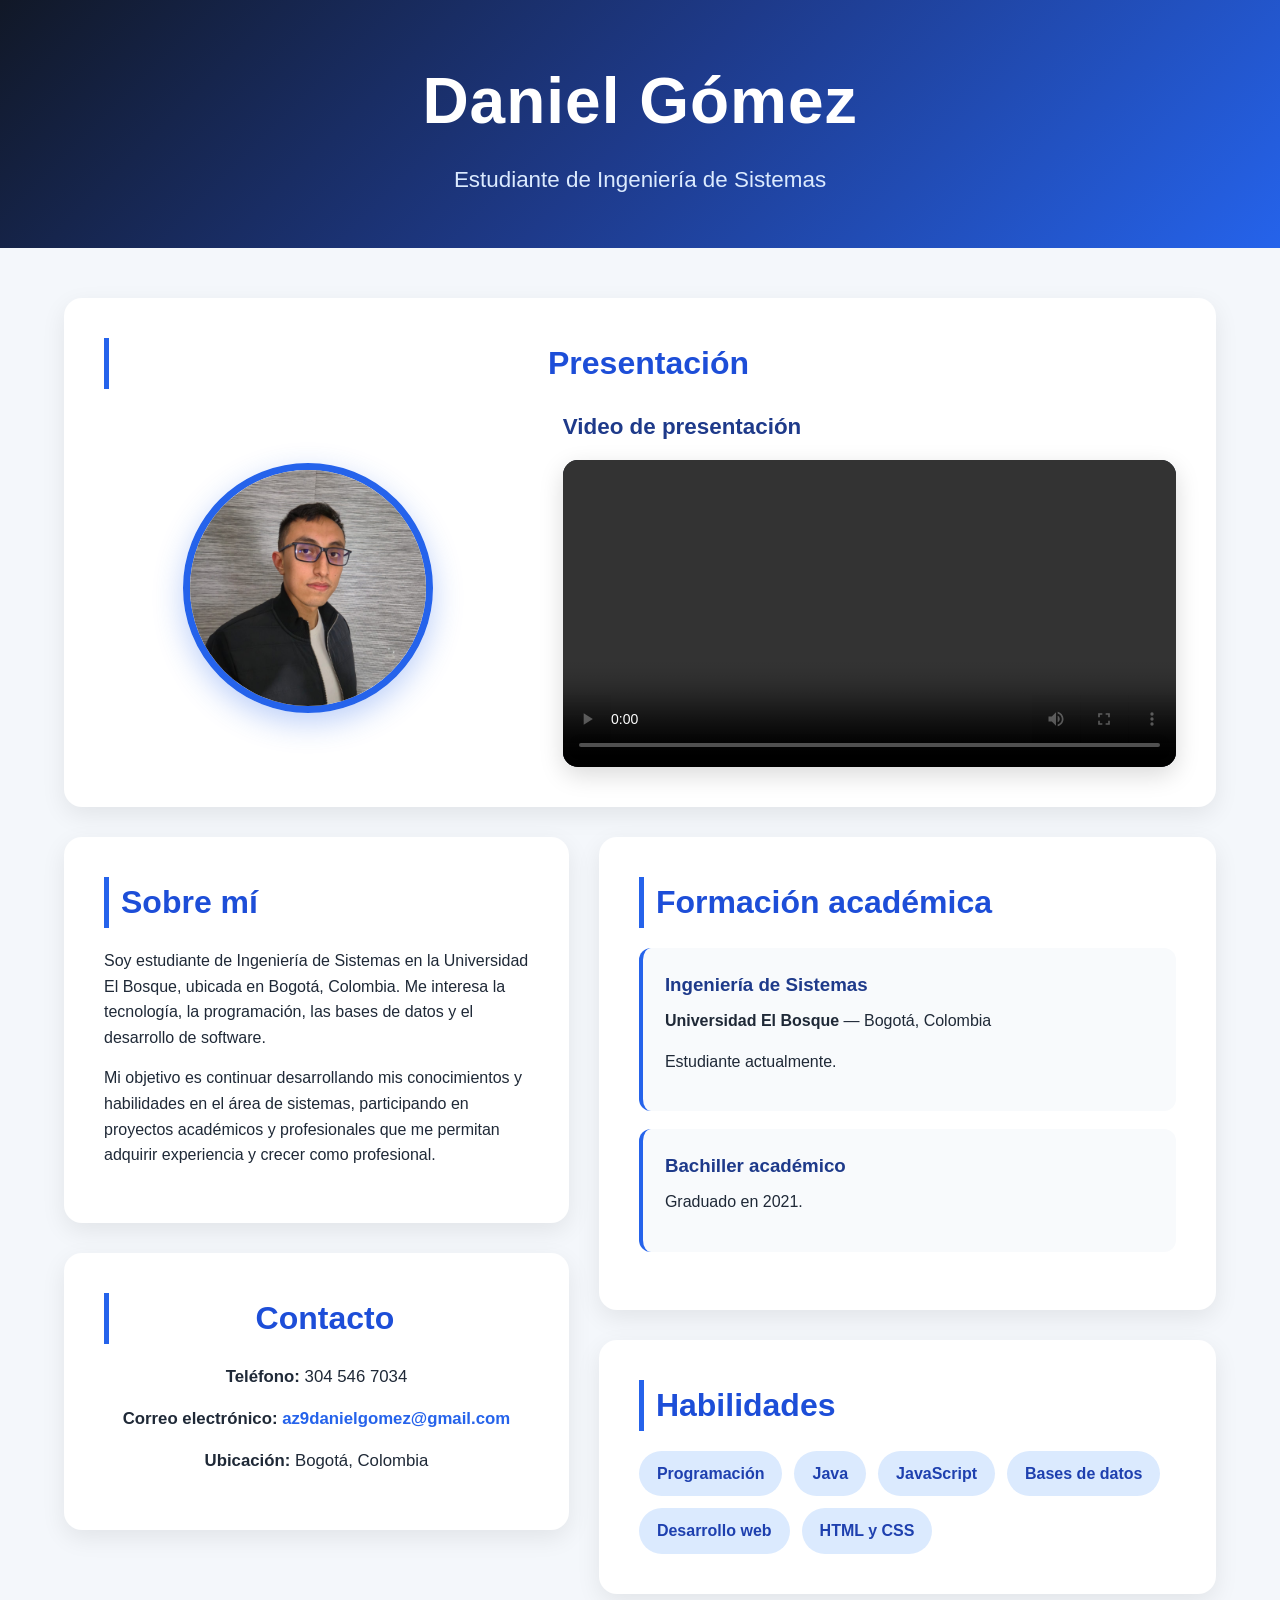
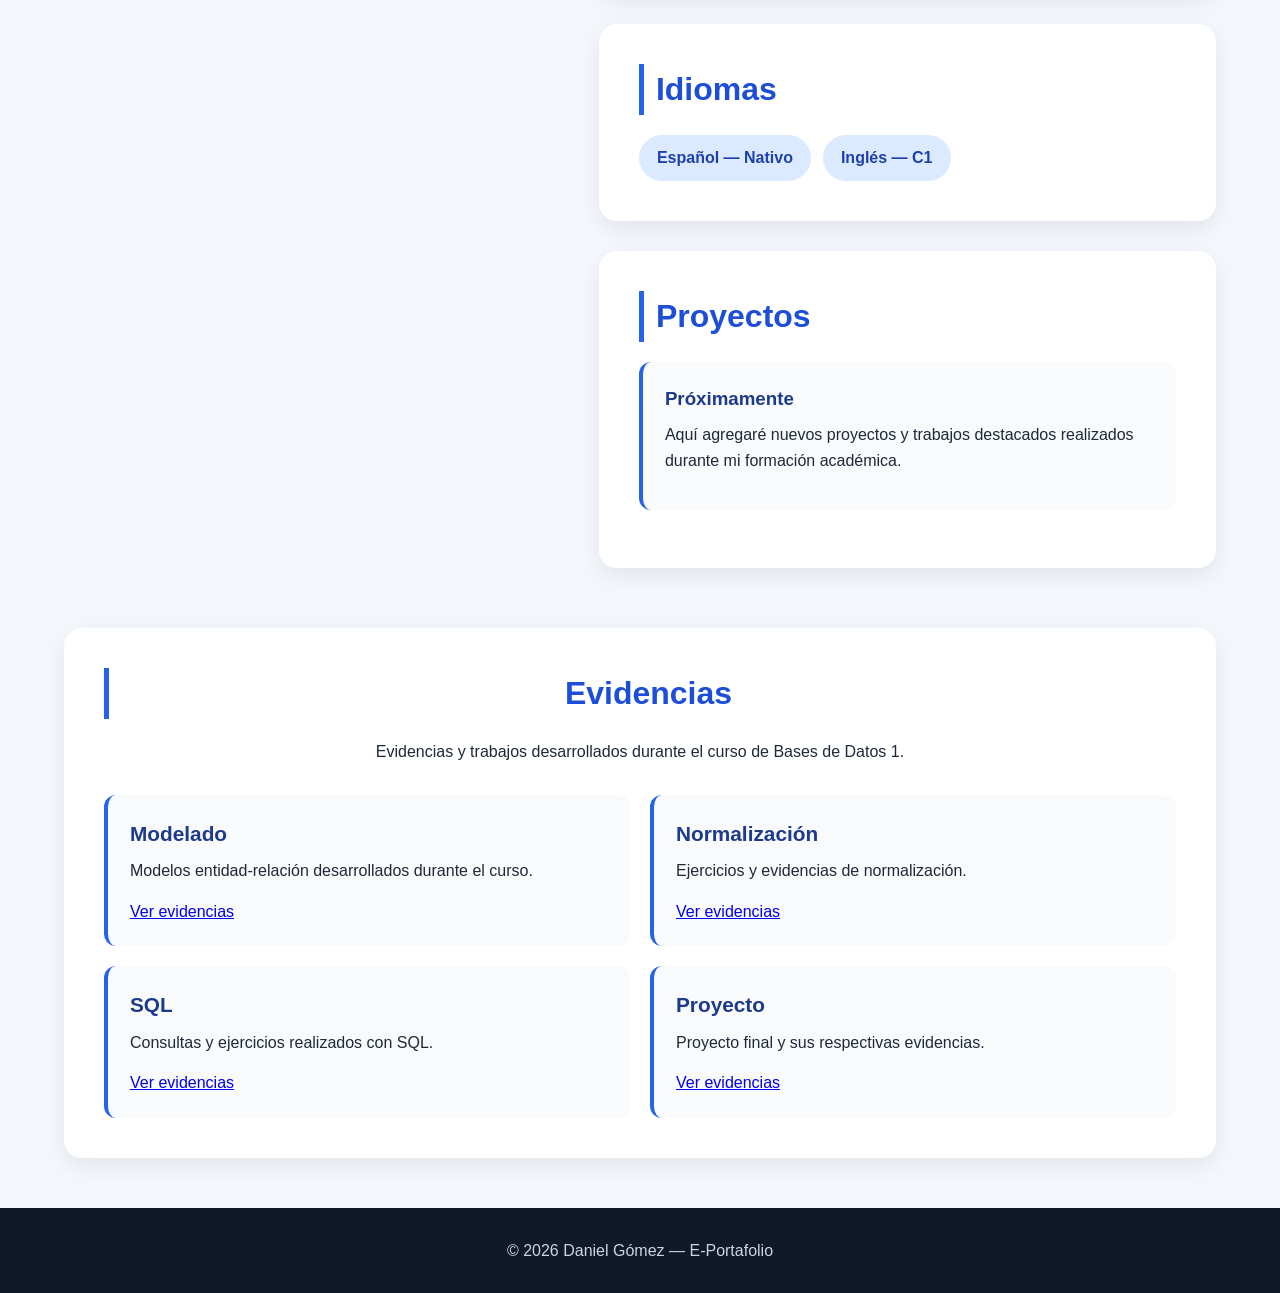
==== commit 422d3739: "Update index.html" ====
--- a/index.html
+++ b/index.html
@@ -178,57 +178,71 @@
 
         <section id="evidencias">
 
-            <h2>Evidencias</h2>
-
-            <p class="descripcion-evidencias">
-                En esta sección se publicarán las evidencias y trabajos
-                desarrollados durante el curso de Bases de Datos 1.
-            </p>
-
-            <div class="evidencias-grid">
-
-               <article class="evidencia">
-                    <h3>Modelo Entidad-Relación</h3>
-
-                        <p>
-                            Primer modelo entidad-relación desarrollado para el proyecto
-                    de Bases de Datos 1.
-                </p>
-
-                <a href="https://drive.google.com/file/d/1Jq8g0YcMh3SwBMEjL5vtbea3WKlNoUPp/view?usp=sharing"
-               target="_blank"
-               rel="noopener noreferrer">
-                Ver modelo
-                </a>
-                </article>
-
-                <article class="evidencia">
-                    <h3>Normalización</h3>
-                    <p>
-                        Aquí se agregarán ejercicios y evidencias
-                        relacionados con normalización.
-                    </p>
-                </article>
-
-                <article class="evidencia">
-                    <h3>SQL</h3>
-                    <p>
-                        Aquí se agregarán ejercicios, consultas y
-                        proyectos realizados con SQL.
-                    </p>
-                </article>
-
-                <article class="evidencia">
-                    <h3>Proyecto</h3>
-                    <p>
-                        Aquí se agregará el proyecto final y sus
-                        respectivas evidencias.
-                    </p>
-                </article>
-
-            </div>
-
-        </section>
+    <h2>Evidencias</h2>
+
+    <p class="descripcion-evidencias">
+        Evidencias y trabajos desarrollados durante el curso
+        de Bases de Datos 1.
+    </p>
+
+    <div class="evidencias-grid">
+
+        <article class="evidencia">
+            <h3>Modelado</h3>
+
+            <p>
+                Modelos entidad-relación desarrollados durante
+                el curso.
+            </p>
+
+            <a href="evidencias/modelado/modelado.html"
+               class="boton-evidencia">
+                Ver evidencias
+            </a>
+        </article>
+
+        <article class="evidencia">
+            <h3>Normalización</h3>
+
+            <p>
+                Ejercicios y evidencias de normalización.
+            </p>
+
+            <a href="evidencias/normalizacion/normalizacion.html"
+               class="boton-evidencia">
+                Ver evidencias
+            </a>
+        </article>
+
+        <article class="evidencia">
+            <h3>SQL</h3>
+
+            <p>
+                Consultas y ejercicios realizados con SQL.
+            </p>
+
+            <a href="evidencias/sql/sql.html"
+               class="boton-evidencia">
+                Ver evidencias
+            </a>
+        </article>
+
+        <article class="evidencia">
+            <h3>Proyecto</h3>
+
+            <p>
+                Proyecto final y sus respectivas evidencias.
+            </p>
+
+            <a href="evidencias/proyecto/proyecto.html"
+               class="boton-evidencia">
+                Ver evidencias
+            </a>
+        </article>
+
+    </div>
+
+</section>
 
     </main>
 
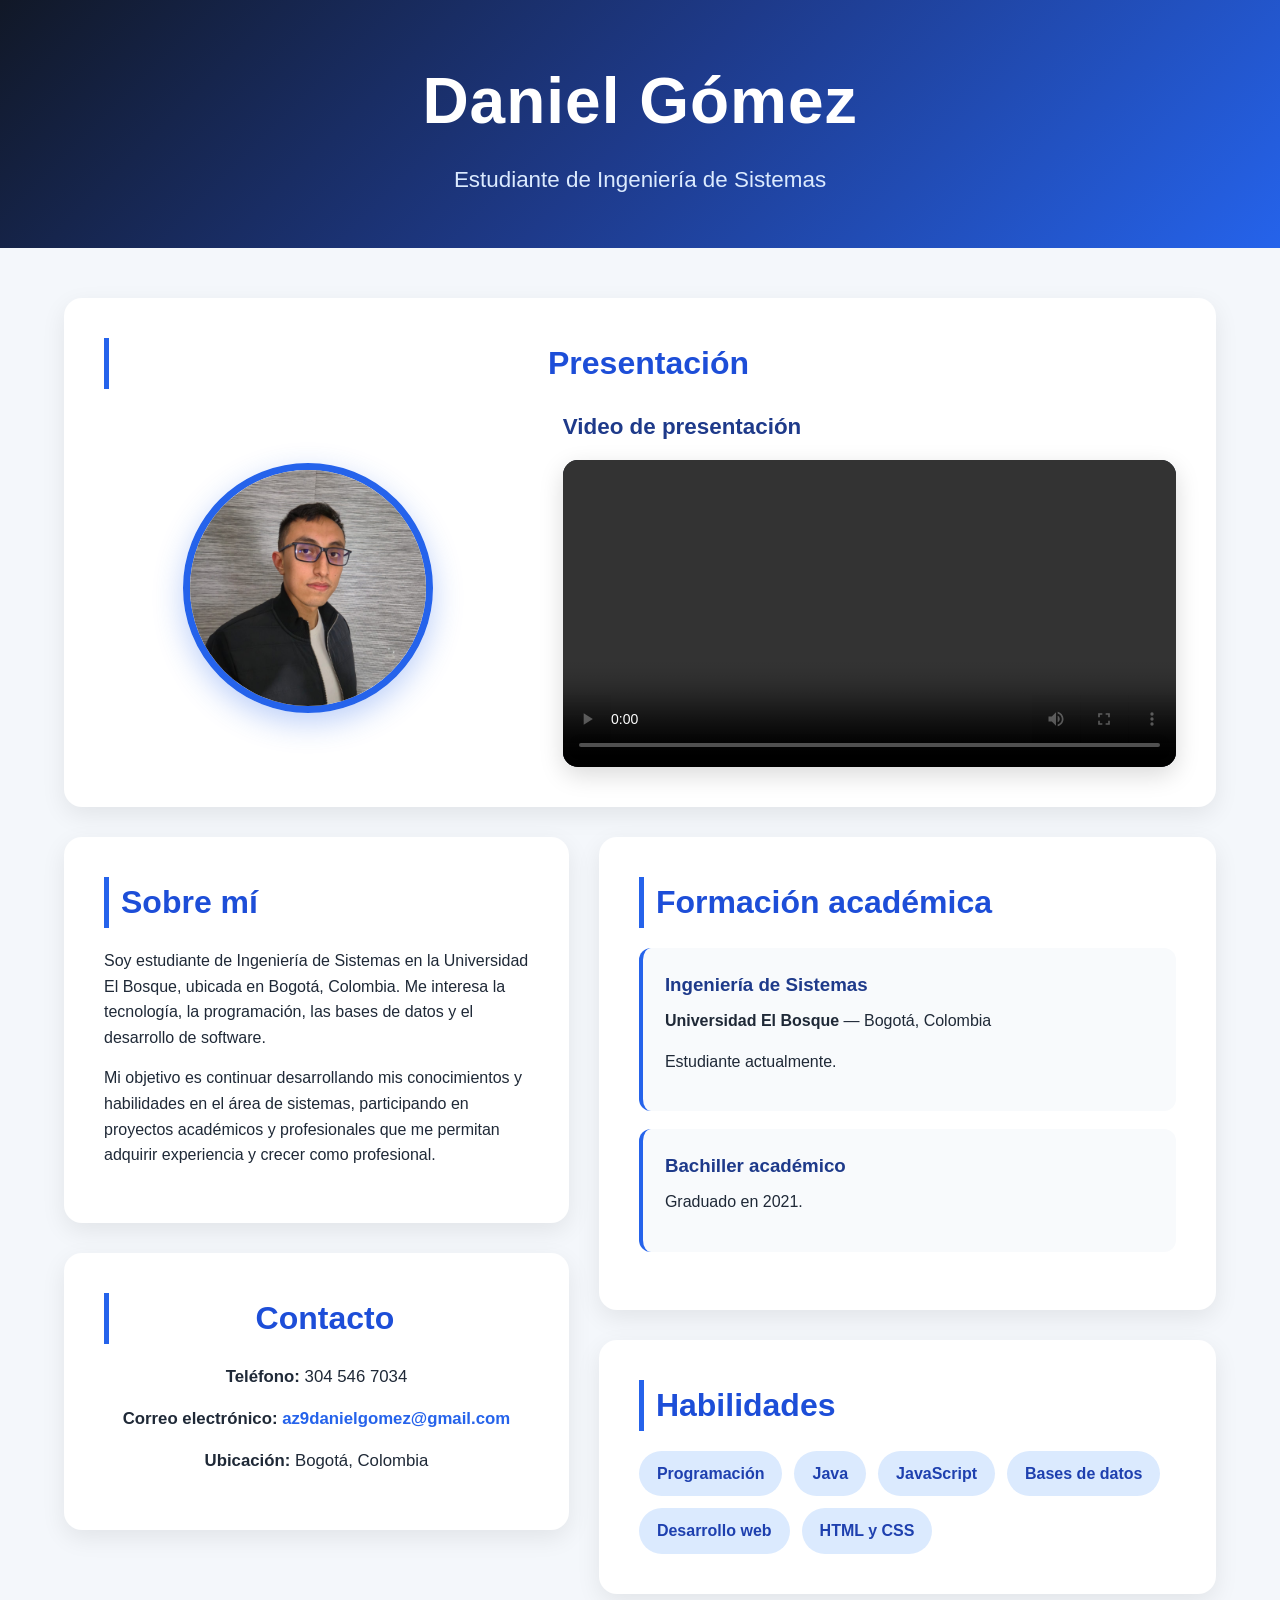
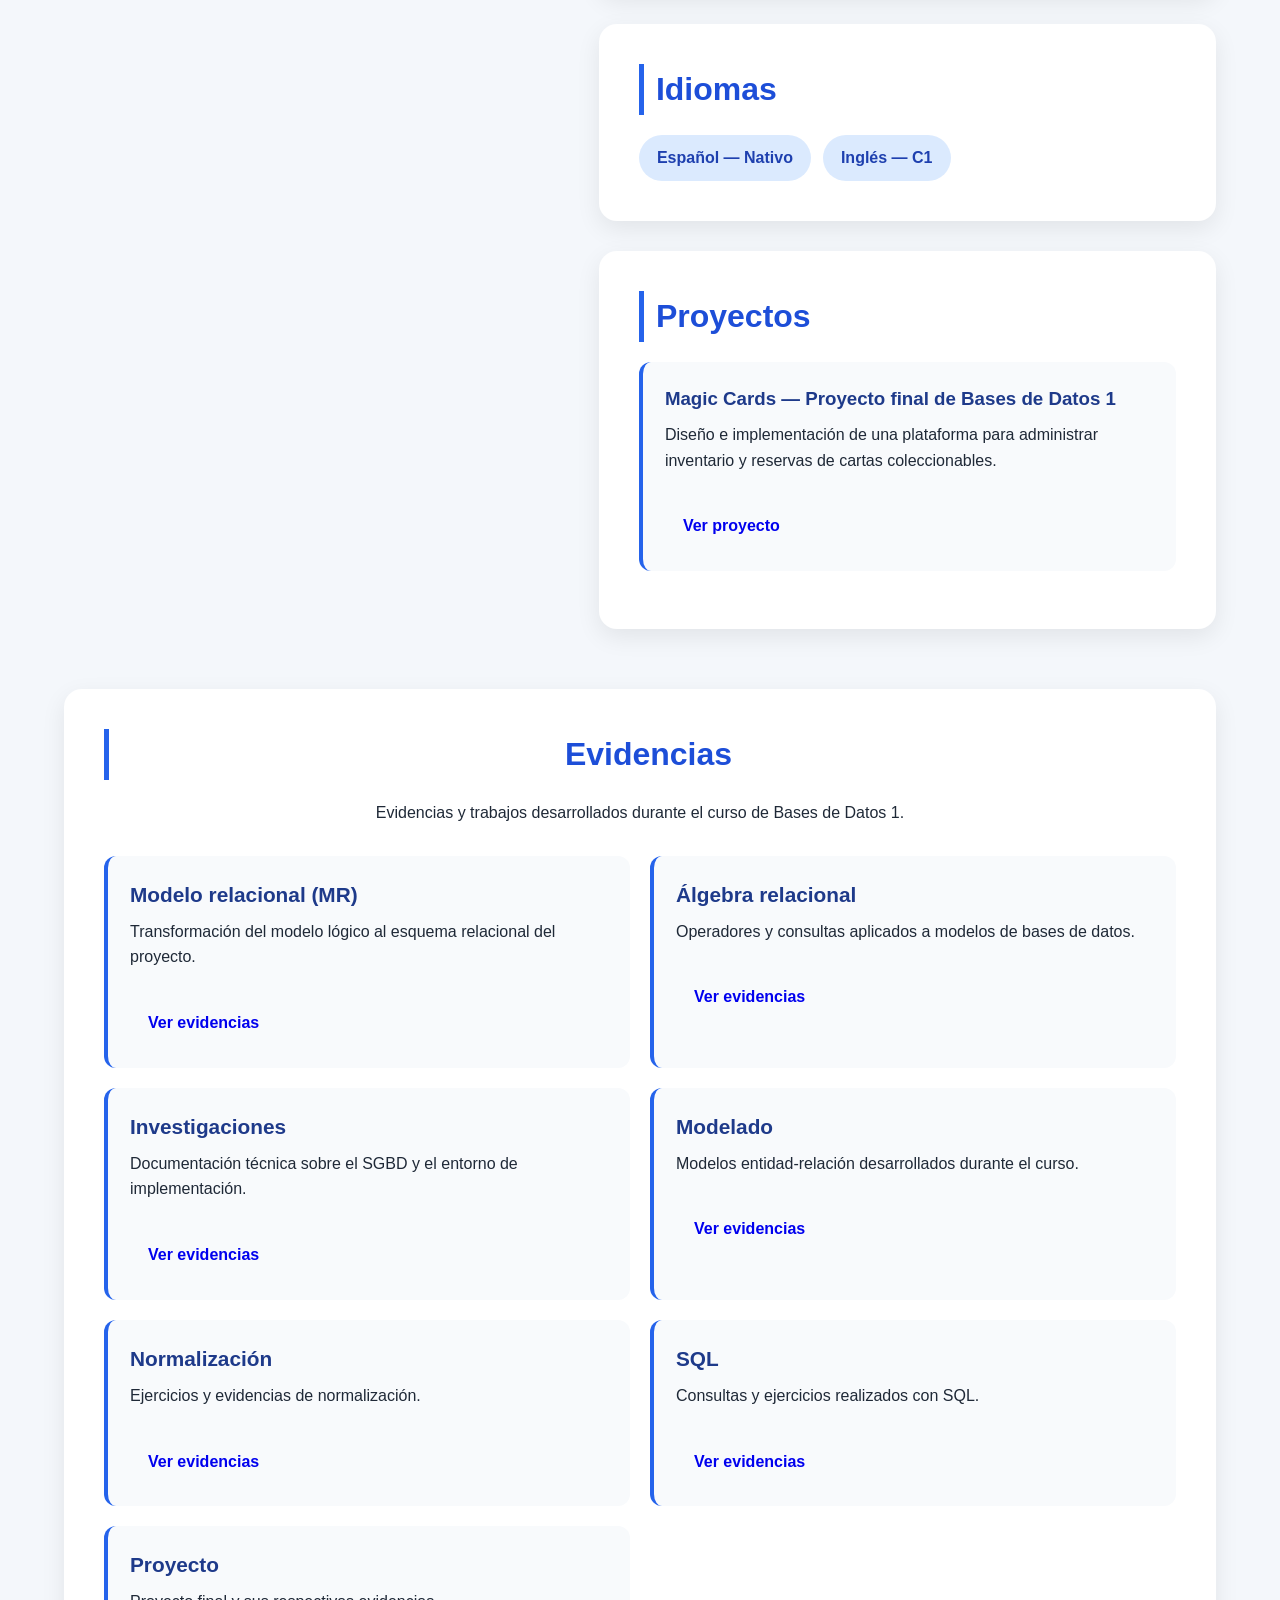
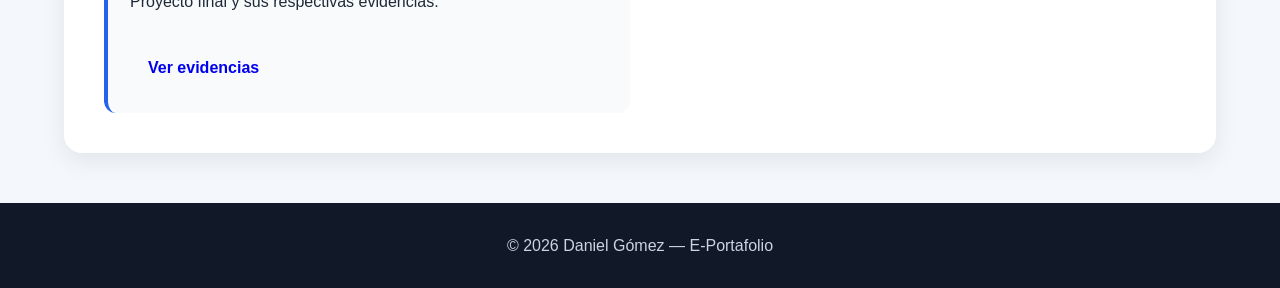
==== commit b84854b4: "Update portfolio navigation and feature Magic Cards project" ====
--- a/index.html
+++ b/index.html
@@ -161,12 +161,14 @@
                     <h2>Proyectos</h2>
 
                     <article>
-                        <h3>Próximamente</h3>
-
-                        <p>
-                            Aquí agregaré nuevos proyectos y trabajos destacados
-                            realizados durante mi formación académica.
-                        </p>
+                        <h3>Magic Cards — Proyecto final de Bases de Datos 1</h3>
+                        <p>
+                            Diseño e implementación de una plataforma para administrar
+                            inventario y reservas de cartas coleccionables.
+                        </p>
+                        <a href="evidencias/proyecto.html" class="boton-evidencia">
+                            Ver proyecto
+                        </a>
                     </article>
 
                 </section>
@@ -188,6 +190,24 @@
     <div class="evidencias-grid">
 
         <article class="evidencia">
+            <h3>Modelo relacional (MR)</h3>
+            <p>Transformación del modelo lógico al esquema relacional del proyecto.</p>
+            <a href="evidencias/modelo-relacional.html" class="boton-evidencia">Ver evidencias</a>
+        </article>
+
+        <article class="evidencia">
+            <h3>Álgebra relacional</h3>
+            <p>Operadores y consultas aplicados a modelos de bases de datos.</p>
+            <a href="evidencias/algebra.html" class="boton-evidencia">Ver evidencias</a>
+        </article>
+
+        <article class="evidencia">
+            <h3>Investigaciones</h3>
+            <p>Documentación técnica sobre el SGBD y el entorno de implementación.</p>
+            <a href="evidencias/investigaciones.html" class="boton-evidencia">Ver evidencias</a>
+        </article>
+
+        <article class="evidencia">
             <h3>Modelado</h3>
 
             <p>
@@ -195,7 +215,7 @@
                 el curso.
             </p>
 
-            <a href="evidencias/modelado/modelado.html"
+            <a href="evidencias/modelado.html"
                class="boton-evidencia">
                 Ver evidencias
             </a>
@@ -208,7 +228,7 @@
                 Ejercicios y evidencias de normalización.
             </p>
 
-            <a href="evidencias/normalizacion/normalizacion.html"
+            <a href="evidencias/normalizacion.html"
                class="boton-evidencia">
                 Ver evidencias
             </a>
@@ -221,7 +241,7 @@
                 Consultas y ejercicios realizados con SQL.
             </p>
 
-            <a href="evidencias/sql/sql.html"
+            <a href="evidencias/sql.html"
                class="boton-evidencia">
                 Ver evidencias
             </a>
@@ -234,7 +254,7 @@
                 Proyecto final y sus respectivas evidencias.
             </p>
 
-            <a href="evidencias/proyecto/proyecto.html"
+            <a href="evidencias/proyecto.html"
                class="boton-evidencia">
                 Ver evidencias
             </a>
--- a/style.css
+++ b/style.css
@@ -256,6 +256,51 @@
     font-size: 1.3rem;
 }
 
+/* Página de evidencias */
+
+.pagina-evidencias {
+    max-width: 1000px;
+    margin: 0 auto;
+}
+
+.volver {
+    display: inline-block;
+    margin-bottom: 25px;
+    text-decoration: none;
+    font-weight: bold;
+}
+
+.modelo {
+    margin-top: 30px;
+    padding: 25px;
+    border-radius: 10px;
+}
+
+.modelo-imagen {
+    margin: 25px auto;
+    text-align: center;
+    max-width: 90%;
+    overflow: hidden;
+}
+
+.modelo-imagen img {
+    width: 100%;
+    max-width: 850px;
+    height: auto;
+    display: block;
+    margin: 0 auto;
+    border-radius: 8px;
+}
+
+.boton-evidencia {
+    display: inline-block;
+    margin-top: 15px;
+    padding: 10px 18px;
+    text-decoration: none;
+    border-radius: 6px;
+    font-weight: bold;
+}
+
 footer {
     text-align: center;
     padding: 30px 20px;
@@ -288,9 +333,9 @@
     }
 
     .video-presentacion {
-    width: 100%;
-    border-radius: 12px;
-}
+        width: 100%;
+        border-radius: 12px;
+    }
 
     .contenido-principal {
         grid-template-columns: 1fr;
@@ -299,9 +344,6 @@
     .evidencias-grid {
         grid-template-columns: 1fr;
     }
-}
-
-@media (max-width: 700px) {
 
     header {
         min-height: 35vh;
@@ -336,4 +378,8 @@
     #idiomas ul {
         justify-content: center;
     }
-}
+
+    .modelo-imagen {
+        max-width: 100%;
+    }
+}
